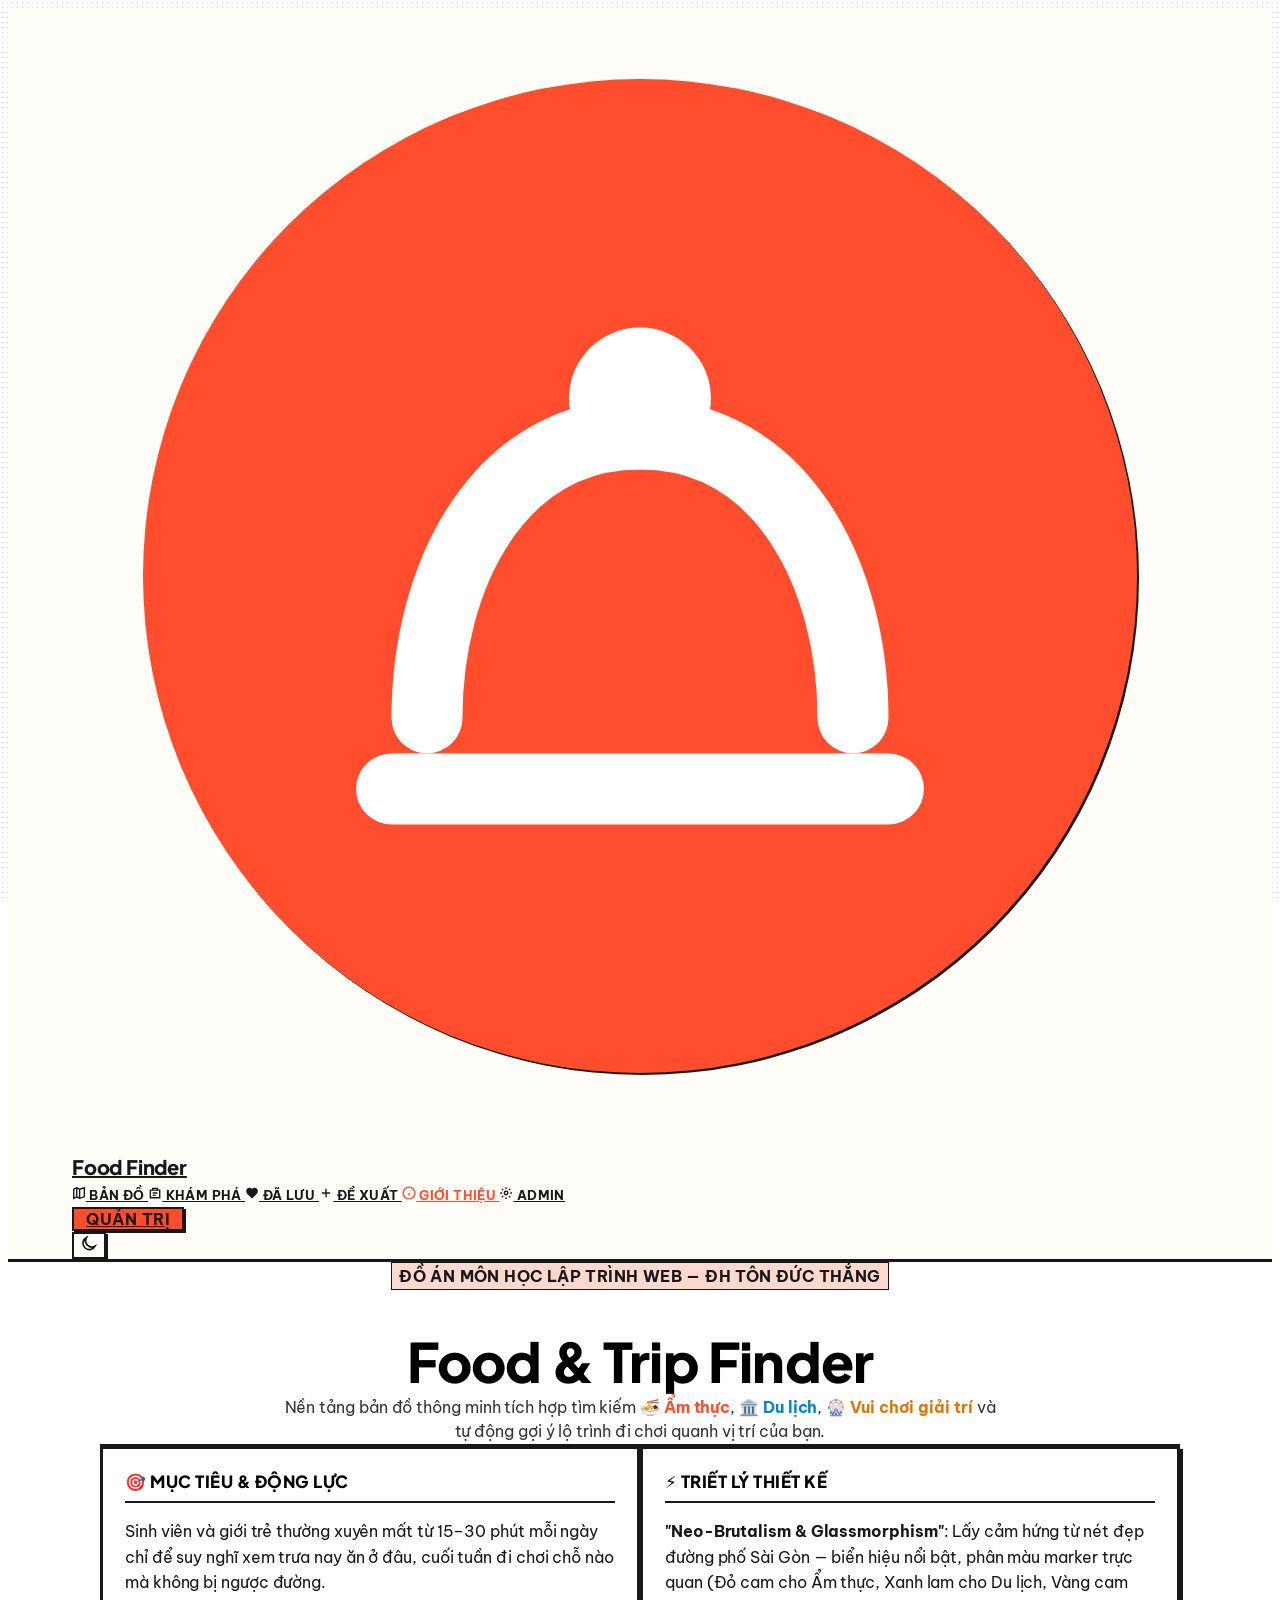
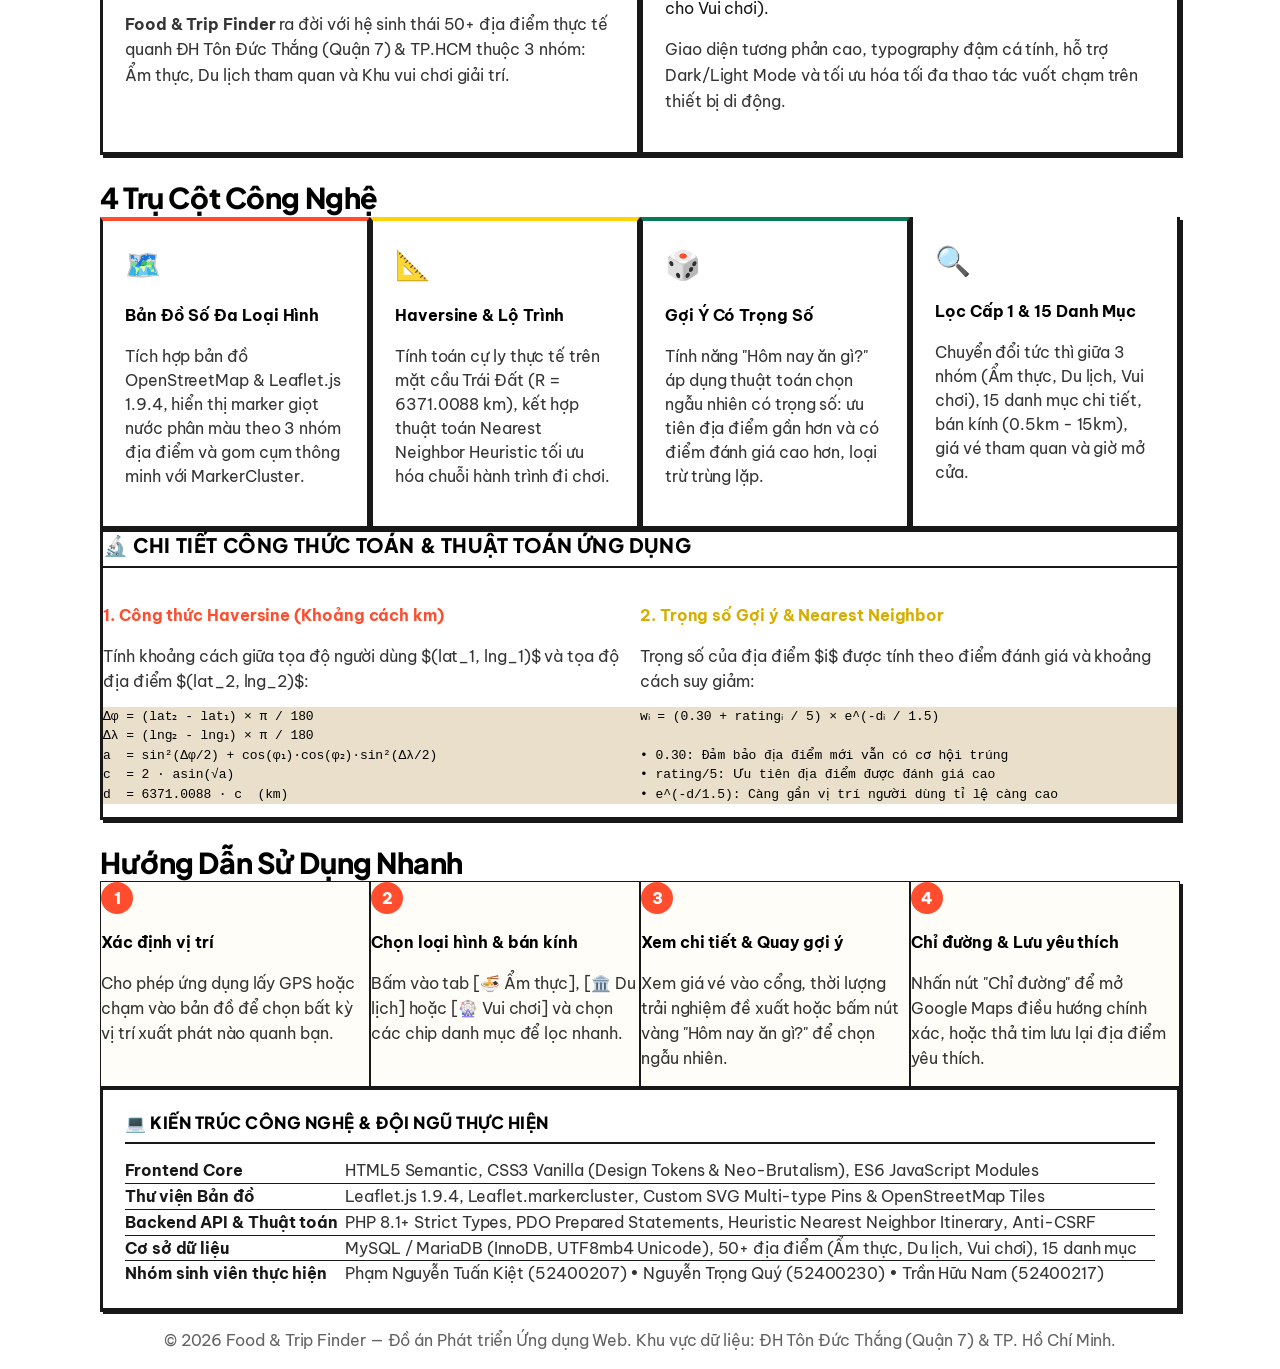
==== public/about.html @ 65020078 "feat(kiet): complete remaining frontend pages, admin previews, QA suite, and sync project plan/repor" ====
<!DOCTYPE html>
<html lang="vi">
<head>
  <meta charset="UTF-8">
  <meta name="viewport" content="width=device-width, initial-scale=1.0">
  <meta name="description" content="Giới thiệu về dự án Food & Trip Finder — Nền tảng bản đồ thông minh tìm kiếm quán ăn, điểm du lịch, khu vui chơi và gợi ý lộ trình quanh bạn.">
  <meta name="theme-color" content="#D22B1F">
  <title>Giới thiệu & Hướng dẫn — Food Finder</title>

  <link rel="icon" href="favicon.svg" type="image/svg+xml">
  <link rel="preconnect" href="https://fonts.googleapis.com">
  <link rel="preconnect" href="https://fonts.gstatic.com" crossorigin>
  <link href="https://fonts.googleapis.com/css2?family=Be+Vietnam+Pro:ital,wght@0,400;0,500;0,600;0,700;0,800;0,900;1,400;1,600&family=Plus+Jakarta+Sans:ital,wght@0,400;0,500;0,600;0,700;0,800;1,400;1,600&display=swap" rel="stylesheet">

  <link rel="stylesheet" href="assets/css/tokens.css">
  <link rel="stylesheet" href="assets/css/base.css">
  <link rel="stylesheet" href="assets/css/components.css">
  <link rel="stylesheet" href="assets/css/pages.css">
  <link rel="stylesheet" href="assets/css/brutal.css">
</head>
<body class="page-about">

  <!-- ══ NAV ══ -->
  <nav class="page-nav" id="page-nav">
    <a href="index.html" class="page-nav__brand" aria-label="Food Finder trang chủ">
      <svg class="page-nav__logo" viewBox="0 0 32 32" fill="none" xmlns="http://www.w3.org/2000/svg" aria-hidden="true">
        <circle cx="16" cy="16" r="14" fill="var(--c-primary)"/>
        <path d="M10 20c0-4 2-8 6-8s6 4 6 8" stroke="#fff" stroke-width="2" stroke-linecap="round"/>
        <circle cx="16" cy="11" r="2" fill="#fff"/>
        <path d="M9 22h14" stroke="#fff" stroke-width="2" stroke-linecap="round"/>
      </svg>
      Food Finder
    </a>

    <div class="page-nav__links">
      <a href="index.html" class="page-nav__link">
        <svg class="ui-icon" viewBox="0 0 24 24" fill="none" stroke="currentColor" aria-hidden="true"><path d="M3 5.5 8 3l5 2.5L21 3v15.5l-8 2.5-5-2.5L3 21V5.5Z"/><path d="M8 3v15.5M13 5.5V21"/></svg> Bản đồ
      </a>
      <a href="explore.html" class="page-nav__link">
        <svg class="ui-icon" viewBox="0 0 24 24" fill="none" stroke="currentColor" aria-hidden="true"><path d="M4 7h16v13H4zM8 7V4h8v3M8 12h8M8 16h5"/></svg> Khám phá
      </a>
      <a href="favorites.html" class="page-nav__link">
        <svg class="ui-icon ui-icon--heart-filled" viewBox="0 0 24 24" fill="currentColor" stroke="none"><path d="M12 21.35l-1.45-1.32C5.4 15.36 2 12.28 2 8.5 2 5.42 4.42 3 7.5 3c1.74 0 3.41.81 4.5 2.09C13.09 3.81 14.76 3 16.5 3 19.58 3 22 5.42 22 8.5c0 3.78-3.4 6.86-8.55 11.54L12 21.35z"/></svg> Đã lưu
      </a>
      <a href="suggest.html" class="page-nav__link">
        <svg class="ui-icon" viewBox="0 0 24 24" fill="none" stroke="currentColor" aria-hidden="true"><path d="M12 5v14M5 12h14"/></svg> Đề xuất
      </a>
      <a href="about.html" class="page-nav__link page-nav__link--active" aria-current="page">
        <svg class="ui-icon" viewBox="0 0 24 24" fill="none" stroke="currentColor" aria-hidden="true"><circle cx="12" cy="12" r="10"/><path d="M12 16v-4M12 8h.01"/></svg> Giới thiệu
      </a>
      <a href="admin/index.php" class="page-nav__link">
        <svg class="ui-icon" viewBox="0 0 24 24" fill="none" stroke="currentColor" aria-hidden="true"><circle cx="12" cy="12" r="3"/><path d="M12 2v3m0 14v3m10-10h-3M5 12H2m17.1-7.1-2.1 2.1M7 17l-2.1 2.1m14.2 0L17 17M7 7 4.9 4.9"/></svg> Admin
      </a>
    </div>

    <div class="page-nav__action">
      <a href="admin/login.php" class="btn btn--primary btn--sm">Quản trị</a>
    </div>

    <button class="theme-toggle" id="btn-theme" aria-label="Đổi giao diện" title="Đổi giao diện">
      <svg class="ui-icon" viewBox="0 0 24 24" fill="none" stroke="currentColor" aria-hidden="true"><path d="M20.5 15.2A8.6 8.6 0 0 1 8.8 3.5 8.7 8.7 0 1 0 20.5 15.2Z"/></svg>
    </button>
  </nav>

  <!-- ══ MAIN CONTENT ══ -->
  <main style="max-width: 1080px; margin: 0 auto; padding: var(--sp-6) var(--sp-5);">

    <!-- Hero banner -->
    <header style="text-align: center; padding: var(--sp-6) 0 var(--sp-6); border-bottom: 2px solid var(--c-border); margin-bottom: var(--sp-6);">
      <span class="badge badge--category" style="margin-bottom: var(--sp-3); font-size: var(--fs-sm);">Đồ án môn học Lập Trình Web — ĐH Tôn Đức Thắng</span>
      <h1 style="font-family: var(--font-display); font-weight: 800; font-size: clamp(2.2rem, 5vw, 3.4rem); line-height: 1.25; letter-spacing: -0.015em; margin-bottom: var(--sp-3);">
        Food & Trip Finder
      </h1>
      <p style="font-size: var(--fs-lg); color: var(--c-ink-soft); max-width: 720px; margin: 0 auto;">
        Nền tảng bản đồ thông minh tích hợp tìm kiếm <strong style="color:var(--c-primary);">🍜 Ẩm thực</strong>, <strong style="color:#0284c7;">🏛️ Du lịch</strong>, <strong style="color:#d97706;">🎡 Vui chơi giải trí</strong> và tự động gợi ý lộ trình đi chơi quanh vị trí của bạn.
      </p>
    </header>

    <!-- Mission & Story -->
    <section style="display: grid; grid-template-columns: repeat(auto-fit, minmax(300px, 1fr)); gap: var(--sp-5); margin-bottom: var(--sp-7);">
      <div class="info-card" style="margin-bottom: 0;">
        <div class="info-card__title">🎯 Mục tiêu & Động lực</div>
        <p style="color: var(--c-ink); line-height: 1.6; margin-bottom: var(--sp-3);">
          Sinh viên và giới trẻ thường xuyên mất từ 15–30 phút mỗi ngày chỉ để suy nghĩ xem trưa nay ăn ở đâu, cuối tuần đi chơi chỗ nào mà không bị ngược đường.
        </p>
        <p style="color: var(--c-ink-soft); line-height: 1.6;">
          <strong>Food & Trip Finder</strong> ra đời với hệ sinh thái 50+ địa điểm thực tế quanh ĐH Tôn Đức Thắng (Quận 7) & TP.HCM thuộc 3 nhóm: Ẩm thực, Du lịch tham quan và Khu vui chơi giải trí.
        </p>
      </div>

      <div class="info-card" style="margin-bottom: 0;">
        <div class="info-card__title">⚡ Triết lý thiết kế</div>
        <p style="color: var(--c-ink); line-height: 1.6; margin-bottom: var(--sp-3);">
          <strong>"Neo-Brutalism & Glassmorphism"</strong>: Lấy cảm hứng từ nét đẹp đường phố Sài Gòn — biển hiệu nổi bật, phân màu marker trực quan (Đỏ cam cho Ẩm thực, Xanh lam cho Du lịch, Vàng cam cho Vui chơi).
        </p>
        <p style="color: var(--c-ink-soft); line-height: 1.6;">
          Giao diện tương phản cao, typography đậm cá tính, hỗ trợ Dark/Light Mode và tối ưu hóa tối đa thao tác vuốt chạm trên thiết bị di động.
        </p>
      </div>
    </section>

    <!-- 4 Core Features -->
    <section style="margin-bottom: var(--sp-7);">
      <h2 style="font-family: var(--font-display); font-weight: 800; font-size: 1.8rem; line-height: 1.3; letter-spacing: -0.015em; margin-bottom: var(--sp-4);">4 Trụ Cột Công Nghệ</h2>

      <div style="display: grid; grid-template-columns: repeat(auto-fit, minmax(240px, 1fr)); gap: var(--sp-4);">
        <div class="info-card" style="margin-bottom: 0; border-top: 4px solid var(--c-primary);">
          <div style="font-size: 1.8rem; margin-bottom: var(--sp-2);">🗺️</div>
          <h3 style="font-size: var(--fs-md); font-weight: 700; margin-bottom: var(--sp-2);">Bản Đồ Số Đa Loại Hình</h3>
          <p style="font-size: var(--fs-sm); color: var(--c-ink-soft); line-height: 1.5;">
            Tích hợp bản đồ OpenStreetMap & Leaflet.js 1.9.4, hiển thị marker giọt nước phân màu theo 3 nhóm địa điểm và gom cụm thông minh với MarkerCluster.
          </p>
        </div>

        <div class="info-card" style="margin-bottom: 0; border-top: 4px solid var(--c-accent);">
          <div style="font-size: 1.8rem; margin-bottom: var(--sp-2);">📐</div>
          <h3 style="font-size: var(--fs-md); font-weight: 700; margin-bottom: var(--sp-2);">Haversine & Lộ Trình</h3>
          <p style="font-size: var(--fs-sm); color: var(--c-ink-soft); line-height: 1.5;">
            Tính toán cự ly thực tế trên mặt cầu Trái Đất (R = 6371.0088 km), kết hợp thuật toán Nearest Neighbor Heuristic tối ưu hóa chuỗi hành trình đi chơi.
          </p>
        </div>

        <div class="info-card" style="margin-bottom: 0; border-top: 4px solid var(--c-open);">
          <div style="font-size: 1.8rem; margin-bottom: var(--sp-2);">🎲</div>
          <h3 style="font-size: var(--fs-md); font-weight: 700; margin-bottom: var(--sp-2);">Gợi Ý Có Trọng Số</h3>
          <p style="font-size: var(--fs-sm); color: var(--c-ink-soft); line-height: 1.5;">
            Tính năng "Hôm nay ăn gì?" áp dụng thuật toán chọn ngẫu nhiên có trọng số: ưu tiên địa điểm gần hơn và có điểm đánh giá cao hơn, loại trừ trùng lặp.
          </p>
        </div>

        <div class="info-card" style="margin-bottom: 0; border-top: 4px solid var(--c-user);">
          <div style="font-size: 1.8rem; margin-bottom: var(--sp-2);">🔍</div>
          <h3 style="font-size: var(--fs-md); font-weight: 700; margin-bottom: var(--sp-2);">Lọc Cấp 1 & 15 Danh Mục</h3>
          <p style="font-size: var(--fs-sm); color: var(--c-ink-soft); line-height: 1.5;">
            Chuyển đổi tức thì giữa 3 nhóm (Ẩm thực, Du lịch, Vui chơi), 15 danh mục chi tiết, bán kính (0.5km - 15km), giá vé tham quan và giờ mở cửa.
          </p>
        </div>
      </div>
    </section>

    <!-- Formula breakdown -->
    <section class="info-card" style="margin-bottom: var(--sp-7); padding: var(--sp-6);">
      <div class="info-card__title" style="font-size: 1.25rem;">🔬 Chi Tiết Công Thức Toán & Thuật Toán Ứng Dụng</div>
      <div style="display: grid; grid-template-columns: repeat(auto-fit, minmax(320px, 1fr)); gap: var(--sp-5);">
        <div>
          <h4 style="font-weight: 700; color: var(--c-primary); margin-bottom: var(--sp-2);">1. Công thức Haversine (Khoảng cách km)</h4>
          <p style="font-size: var(--fs-sm); color: var(--c-ink-soft); margin-bottom: var(--sp-3);">
            Tính khoảng cách giữa tọa độ người dùng $(lat_1, lng_1)$ và tọa độ địa điểm $(lat_2, lng_2)$:
          </p>
          <pre style="background: var(--c-surface-sunk); padding: var(--sp-3); border-radius: var(--r-sm); font-size: var(--fs-xs); overflow-x: auto; line-height: 1.5;">
Δφ = (lat₂ - lat₁) × π / 180
Δλ = (lng₂ - lng₁) × π / 180
a  = sin²(Δφ/2) + cos(φ₁)·cos(φ₂)·sin²(Δλ/2)
c  = 2 · asin(√a)
d  = 6371.0088 · c  (km)</pre>
        </div>
        <div>
          <h4 style="font-weight: 700; color: var(--c-accent-dark); margin-bottom: var(--sp-2);">2. Trọng số Gợi ý & Nearest Neighbor</h4>
          <p style="font-size: var(--fs-sm); color: var(--c-ink-soft); margin-bottom: var(--sp-3);">
            Trọng số của địa điểm $i$ được tính theo điểm đánh giá và khoảng cách suy giảm:
          </p>
          <pre style="background: var(--c-surface-sunk); padding: var(--sp-3); border-radius: var(--r-sm); font-size: var(--fs-xs); overflow-x: auto; line-height: 1.5;">
wᵢ = (0.30 + ratingᵢ / 5) × e^(-dᵢ / 1.5)

• 0.30: Đảm bảo địa điểm mới vẫn có cơ hội trúng
• rating/5: Ưu tiên địa điểm được đánh giá cao
• e^(-d/1.5): Càng gần vị trí người dùng tỉ lệ càng cao</pre>
        </div>
      </div>
    </section>

    <!-- User Guide -->
    <section style="margin-bottom: var(--sp-7);">
      <h2 style="font-family: var(--font-display); font-weight: 800; font-size: 1.8rem; line-height: 1.3; letter-spacing: -0.015em; margin-bottom: var(--sp-4);">Hướng Dẫn Sử Dụng Nhanh</h2>
      <div style="display: grid; grid-template-columns: repeat(auto-fit, minmax(220px, 1fr)); gap: var(--sp-4);">
        <div style="background: var(--c-surface); border: 1px solid var(--c-border); padding: var(--sp-4); border-radius: var(--r-md); box-shadow: var(--sh-1);">
          <div style="width: 32px; height: 32px; background: var(--c-primary); color: #fff; border-radius: 50%; display: flex; align-items: center; justify-content: center; font-weight: 800; margin-bottom: var(--sp-3);">1</div>
          <h3 style="font-size: var(--fs-md); font-weight: 700; margin-bottom: var(--sp-2);">Xác định vị trí</h3>
          <p style="font-size: var(--fs-sm); color: var(--c-ink-soft);">Cho phép ứng dụng lấy GPS hoặc chạm vào bản đồ để chọn bất kỳ vị trí xuất phát nào quanh bạn.</p>
        </div>
        <div style="background: var(--c-surface); border: 1px solid var(--c-border); padding: var(--sp-4); border-radius: var(--r-md); box-shadow: var(--sh-1);">
          <div style="width: 32px; height: 32px; background: var(--c-primary); color: #fff; border-radius: 50%; display: flex; align-items: center; justify-content: center; font-weight: 800; margin-bottom: var(--sp-3);">2</div>
          <h3 style="font-size: var(--fs-md); font-weight: 700; margin-bottom: var(--sp-2);">Chọn loại hình & bán kính</h3>
          <p style="font-size: var(--fs-sm); color: var(--c-ink-soft);">Bấm vào tab [🍜 Ẩm thực], [🏛️ Du lịch] hoặc [🎡 Vui chơi] và chọn các chip danh mục để lọc nhanh.</p>
        </div>
        <div style="background: var(--c-surface); border: 1px solid var(--c-border); padding: var(--sp-4); border-radius: var(--r-md); box-shadow: var(--sh-1);">
          <div style="width: 32px; height: 32px; background: var(--c-primary); color: #fff; border-radius: 50%; display: flex; align-items: center; justify-content: center; font-weight: 800; margin-bottom: var(--sp-3);">3</div>
          <h3 style="font-size: var(--fs-md); font-weight: 700; margin-bottom: var(--sp-2);">Xem chi tiết & Quay gợi ý</h3>
          <p style="font-size: var(--fs-sm); color: var(--c-ink-soft);">Xem giá vé vào cổng, thời lượng trải nghiệm đề xuất hoặc bấm nút vàng "Hôm nay ăn gì?" để chọn ngẫu nhiên.</p>
        </div>
        <div style="background: var(--c-surface); border: 1px solid var(--c-border); padding: var(--sp-4); border-radius: var(--r-md); box-shadow: var(--sh-1);">
          <div style="width: 32px; height: 32px; background: var(--c-primary); color: #fff; border-radius: 50%; display: flex; align-items: center; justify-content: center; font-weight: 800; margin-bottom: var(--sp-3);">4</div>
          <h3 style="font-size: var(--fs-md); font-weight: 700; margin-bottom: var(--sp-2);">Chỉ đường & Lưu yêu thích</h3>
          <p style="font-size: var(--fs-sm); color: var(--c-ink-soft);">Nhấn nút "Chỉ đường" để mở Google Maps điều hướng chính xác, hoặc thả tim lưu lại địa điểm yêu thích.</p>
        </div>
      </div>
    </section>

    <!-- Technical Specs -->
    <section class="info-card" style="margin-bottom: var(--sp-7);">
      <div class="info-card__title">💻 Kiến Trúc Công Nghệ & Đội Ngũ Thực Hiện</div>
      <table style="width: 100%; border-collapse: collapse; font-size: var(--fs-sm);">
        <tr style="border-bottom: 1px solid var(--c-border);">
          <td style="padding: var(--sp-3) 0; font-weight: 700; width: 220px; color: var(--c-ink);">Frontend Core</td>
          <td style="padding: var(--sp-3) 0; color: var(--c-ink-soft);">HTML5 Semantic, CSS3 Vanilla (Design Tokens & Neo-Brutalism), ES6 JavaScript Modules</td>
        </tr>
        <tr style="border-bottom: 1px solid var(--c-border);">
          <td style="padding: var(--sp-3) 0; font-weight: 700; color: var(--c-ink);">Thư viện Bản đồ</td>
          <td style="padding: var(--sp-3) 0; color: var(--c-ink-soft);">Leaflet.js 1.9.4, Leaflet.markercluster, Custom SVG Multi-type Pins & OpenStreetMap Tiles</td>
        </tr>
        <tr style="border-bottom: 1px solid var(--c-border);">
          <td style="padding: var(--sp-3) 0; font-weight: 700; color: var(--c-ink);">Backend API & Thuật toán</td>
          <td style="padding: var(--sp-3) 0; color: var(--c-ink-soft);">PHP 8.1+ Strict Types, PDO Prepared Statements, Heuristic Nearest Neighbor Itinerary, Anti-CSRF</td>
        </tr>
        <tr style="border-bottom: 1px solid var(--c-border);">
          <td style="padding: var(--sp-3) 0; font-weight: 700; color: var(--c-ink);">Cơ sở dữ liệu</td>
          <td style="padding: var(--sp-3) 0; color: var(--c-ink-soft);">MySQL / MariaDB (InnoDB, UTF8mb4 Unicode), 50+ địa điểm (Ẩm thực, Du lịch, Vui chơi), 15 danh mục</td>
        </tr>
        <tr>
          <td style="padding: var(--sp-3) 0; font-weight: 700; color: var(--c-ink);">Nhóm sinh viên thực hiện</td>
          <td style="padding: var(--sp-3) 0; color: var(--c-ink-soft);">Phạm Nguyễn Tuấn Kiệt (52400207) • Nguyễn Trọng Quý (52400230) • Trần Hữu Nam (52400217)</td>
        </tr>
      </table>
    </section>

    <!-- Footer info -->
    <footer style="text-align: center; padding: var(--sp-5) 0; border-top: 1px solid var(--c-border); color: var(--c-ink-faint); font-size: var(--fs-xs);">
      <p>© 2026 Food & Trip Finder — Đồ án Phát triển Ứng dụng Web. Khu vực dữ liệu: ĐH Tôn Đức Thắng (Quận 7) & TP. Hồ Chí Minh.</p>
    </footer>

  </main>

  <script>
    // Theme toggle
    const btnTheme = document.getElementById('btn-theme');
    const root = document.documentElement;
    function applyTheme(theme) {
      root.dataset.theme = theme;
      if (btnTheme) btnTheme.innerHTML = theme === 'dark'
        ? '<svg class="ui-icon" viewBox="0 0 24 24" fill="none" stroke="currentColor"><circle cx="12" cy="12" r="5"/><path d="M12 1v2M12 21v2M4.22 4.22l1.42 1.42M18.36 18.36l1.42 1.42M1 12h2M21 12h2M4.22 19.78l1.42-1.42M18.36 5.64l1.42-1.42"/></svg>'
        : '<svg class="ui-icon" viewBox="0 0 24 24" fill="none" stroke="currentColor"><path d="M20.5 15.2A8.6 8.6 0 0 1 8.8 3.5 8.7 8.7 0 1 0 20.5 15.2Z"/></svg>';
      localStorage.setItem('ff-theme', theme);
    }
    const savedTheme = localStorage.getItem('ff-theme') ||
      (window.matchMedia('(prefers-color-scheme: dark)').matches ? 'dark' : 'light');
    applyTheme(savedTheme);
    if (btnTheme) btnTheme.addEventListener('click', () => {
      applyTheme(root.dataset.theme === 'dark' ? 'light' : 'dark');
    });
  </script>
</body>
</html>
---- public/assets/css/brutal.css ----
/* Food Finder / Neo-brutalist presentation layer */
:root {
  --c-bg: #f6f1e4;
  --c-surface: #fffdf7;
  --c-surface-sunk: #eadfca;
  --c-border: #181818;
  --c-border-strong: #181818;
  --c-ink: #181818;
  --c-ink-soft: #343434;
  --c-ink-faint: #626262;
  --c-primary: #ff4d2e;
  --c-primary-dark: #d92d12;
  --c-primary-tint: #ffd8ce;
  --c-accent: #ffd400;
  --c-accent-dark: #d6ae00;
  --c-open: #067a57;
  --c-open-tint: #bdf4d7;
  --c-closed: #8e341d;
  --c-closed-tint: #ffd5c6;
  --r-sm: 0;
  --r-md: 0;
  --r-lg: 0;
  --r-full: 0;
  --sh-1: 3px 3px 0 #181818;
  --sh-2: 5px 5px 0 #181818;
  --sh-3: 8px 8px 0 #181818;
  --font-display: "Plus Jakarta Sans", "Be Vietnam Pro", system-ui, -apple-system, "Segoe UI", Roboto, sans-serif;
  --font-ui: "Be Vietnam Pro", "Plus Jakarta Sans", system-ui, -apple-system, "Segoe UI", Roboto, sans-serif;
  --header-h: 78px;
  --header-h-mobile: 68px;
  --sidebar-w: 400px;
}

[data-theme="dark"] {
  --c-bg: #171717;
  --c-surface: #252525;
  --c-surface-sunk: #3a3a3a;
  --c-border: #f6f1e4;
  --c-border-strong: #f6f1e4;
  --c-ink: #f6f1e4;
  --c-ink-soft: #ededed;
  --c-ink-faint: #c6c1b6;
  --c-primary: #ff7258;
  --c-primary-dark: #ff4d2e;
  --c-primary-tint: #5a251b;
  --c-accent: #ffe45b;
  --c-accent-dark: #ffd400;
  --c-open: #83edbe;
  --c-open-tint: #164d3c;
  --c-closed: #ffaf96;
  --c-closed-tint: #603120;
  --sh-1: 3px 3px 0 #f6f1e4;
  --sh-2: 5px 5px 0 #f6f1e4;
  --sh-3: 8px 8px 0 #f6f1e4;
}

body { letter-spacing: -0.005em; font-family: var(--font-ui); line-height: 1.55; }
body::before {
  content: "";
  position: fixed;
  inset: 0;
  z-index: -1;
  opacity: .14;
  pointer-events: none;
  background-image: radial-gradient(currentColor .65px, transparent .65px);
  background-size: 5px 5px;
}

.ui-icon { width: 1.1em; height: 1.1em; flex: 0 0 auto; stroke-width: 2.35; }
.icon-only .ui-icon { width: 20px; height: 20px; }

/* Shared controls */
.btn, .chip, .radius-select, .theme-toggle, .explore-sort, .explore-filter-toggle {
  border: 2px solid var(--c-border) !important;
  border-radius: 0 !important;
  box-shadow: 2px 2px 0 var(--c-border);
  font-weight: 700;
  text-transform: uppercase;
  letter-spacing: .035em;
}
.btn:hover, .chip:hover, .radius-select:hover, .theme-toggle:hover, .explore-filter-toggle:hover {
  transform: translate(2px, 2px);
  box-shadow: none;
  text-decoration: none;
}
.btn:active, .chip:active { transform: translate(3px, 3px) !important; box-shadow: none !important; }
.btn--primary { color: #181818; background: var(--c-primary); }
.btn--primary:hover { background: var(--c-accent); color: #181818; }
.btn--ghost { background: var(--c-surface); color: var(--c-ink); }
.btn--sm { min-height: 34px; height: 34px; padding-inline: 12px; }
.chip { background: var(--c-surface); color: var(--c-ink); min-height: 34px; height: 34px; }
.chip--active { background: var(--c-accent); color: #181818; border-color: #181818; }
.radius-select { background-color: var(--c-accent); color: #181818; }
.theme-toggle { background: var(--c-surface); color: var(--c-ink); font-size: 1rem; }
.theme-toggle:hover { background: var(--c-accent); }

/* Map home */
.header { height: var(--header-h-mobile); border-bottom: 3px solid var(--c-border); padding: 0 18px; background: var(--c-surface); gap: 16px; }
.header__brand { gap: 10px; }
.header__logo { width: 38px; height: 38px; filter: drop-shadow(2px 2px 0 var(--c-ink)); }
.header__title { font-family: var(--font-display); font-weight: 800; font-size: 1.15rem; line-height: 1.2; color: var(--c-ink); letter-spacing: -0.01em; }
.header__title::after { content: " / LOCAL EATS"; color: var(--c-primary); font: 700 .62rem var(--font-ui); letter-spacing: .06em; }
.header__filters { gap: 10px; padding: 5px 3px; }
.header__actions { gap: 10px; }
.main { border-top: 0; }
.sidebar { background: var(--c-surface); border-right: 3px solid var(--c-border); }
.sidebar__header { padding: 18px; border-bottom: 3px solid var(--c-border); }
.sidebar__count, .sheet__count { font-family: var(--font-display); font-weight: 800; font-size: 1.35rem; letter-spacing: -0.01em; line-height: 1.3; }
.sidebar__search, .sheet__search { margin-top: 14px; }
.sidebar__search-input, .sheet__search-input, .explore-search {
  border: 2px solid var(--c-border) !important; border-radius: 0 !important; background: var(--c-surface) !important;
  color: var(--c-ink); font-weight: 600; font-family: var(--font-ui);
}
.sidebar__search-input:focus, .sheet__search-input:focus, .explore-search:focus { box-shadow: 3px 3px 0 var(--c-primary); }
.sidebar__search-icon, .sheet__search-icon, .explore-search-icon { stroke-width: 2.5; }
.resto-row { min-height: 102px; padding: 13px 16px; border-bottom: 2px solid var(--c-border); background: var(--c-surface); }
.resto-row:hover, .resto-row:focus-visible { background: var(--c-accent); }
.resto-row--active { background: var(--c-primary); border-left: 0; padding-left: 16px; }
.resto-row__img { width: 76px; height: 76px; border: 2px solid var(--c-border); border-radius: 0; box-shadow: 2px 2px 0 var(--c-border); }
.resto-row__name { font-family: var(--font-display); font-weight: 700; font-size: 1.05rem; line-height: 1.35; letter-spacing: -0.01em; }
.resto-row__distance { font-size: .78rem; font-weight: 800; background: var(--c-surface); border: 1px solid var(--c-border); padding: 2px 5px; }
.badge { border: 1.5px solid var(--c-border); border-radius: 0; font-weight: 700; text-transform: uppercase; letter-spacing: .025em; line-height: 1.25; display: inline-flex; align-items: center; gap: 4px; padding: 3px 7px; font-size: 0.72rem; }
.badge--category { background: var(--c-primary-tint); color: var(--c-ink); }
.badge--food { background: #ffd8ce; color: #181818; }
.badge--tourism { background: #bae6fd; color: #0c4a6e; }
.badge--entertainment { background: #fef08a; color: #713f12; }
.badge--duration { background: var(--c-surface-sunk); color: var(--c-ink); }
.badge--ticket { background: #dcfce7; color: #14532d; }
[data-theme="dark"] .badge--ticket { background: #14532d; color: #dcfce7; }
[data-theme="dark"] .badge--food { background: #7c2d12; color: #ffedd5; }
[data-theme="dark"] .badge--tourism { background: #075985; color: #e0f2fe; }
[data-theme="dark"] .badge--entertainment { background: #854d0e; color: #fef9c3; }
.badge--open { background: var(--c-open-tint); color: var(--c-ink); }
.badge--closed { background: var(--c-closed-tint); color: var(--c-ink); }
.badge__dot { display: inline-block; width: 7px; height: 7px; border-radius: 0; background: currentColor; border: 1px solid var(--c-border); flex-shrink: 0; margin-right: 2px; }

/* Level-1 Place Type Tabs (Task FE-01) */
.place-type-tabs {
  display: inline-flex;
  align-items: center;
  gap: 6px;
  flex-wrap: nowrap;
}
.place-type-tabs--sidebar {
  display: grid;
  grid-template-columns: repeat(4, 1fr);
  gap: 6px;
  margin-top: 12px;
}
.place-type-tabs--explore {
  display: flex;
  flex-wrap: wrap;
  gap: 10px;
  margin-bottom: 16px;
}
.place-type-tab {
  display: inline-flex;
  align-items: center;
  justify-content: center;
  gap: 5px;
  min-height: 34px;
  padding: 4px 10px;
  border: 2px solid var(--c-border);
  background: var(--c-surface);
  color: var(--c-ink);
  font-family: var(--font-ui);
  font-size: 0.76rem;
  font-weight: 800;
  text-transform: uppercase;
  letter-spacing: 0.02em;
  box-shadow: 2px 2px 0 var(--c-border);
  cursor: pointer;
  white-space: nowrap;
  transition: transform 120ms ease, background-color 120ms ease, box-shadow 120ms ease;
}
.place-type-tabs--sidebar .place-type-tab {
  padding: 4px 6px;
  font-size: 0.72rem;
}
.place-type-tabs--explore .place-type-tab {
  min-height: 40px;
  padding: 6px 16px;
  font-size: 0.84rem;
}
.place-type-tab:hover {
  transform: translate(1px, 1px);
  box-shadow: 1px 1px 0 var(--c-border);
  background: var(--c-surface-sunk);
}
.place-type-tab--active {
  background: var(--c-accent) !important;
  color: #181818 !important;
  border-color: #181818 !important;
}
.place-type-tab[data-value="tourism"].place-type-tab--active,
.place-type-tab[data-type="tourism"].place-type-tab--active {
  background: #38bdf8 !important;
  color: #0f172a !important;
}
.place-type-tab[data-value="entertainment"].place-type-tab--active,
.place-type-tab[data-type="entertainment"].place-type-tab--active {
  background: #fbbf24 !important;
  color: #181818 !important;
}
.place-type-tab[data-value="food"].place-type-tab--active,
.place-type-tab[data-type="food"].place-type-tab--active {
  background: var(--c-primary) !important;
  color: #fff !important;
}
.category-glyph { width: 14px; height: 14px; stroke-width: 2.35; }
.stars { color: var(--c-ink); font-weight: 800; display: inline-flex; align-items: center; gap: 4px; }
.stars__group { display: inline-flex; align-items: center; gap: 2px; line-height: 1; }
.stars__value { color: var(--c-ink); font-weight: 800; }
.stars__count { color: var(--c-ink-faint); font-weight: 600; }
.ui-icon--star { width: 14px; height: 14px; display: inline-block; vertical-align: -1.5px; stroke: var(--c-border); stroke-width: 1.5; stroke-linecap: square; stroke-linejoin: miter; filter: drop-shadow(1px 1px 0 var(--c-border)); }
.ui-icon--star-filled { fill: var(--c-accent); color: var(--c-accent); }
.ui-icon--star-half { fill: transparent; color: var(--c-accent); }
.ui-icon--star-empty { fill: transparent; stroke: var(--c-border); opacity: 0.35; }
.rating-big__stars .ui-icon--star { width: 22px; height: 22px; }
.rating-bar__label { display: inline-flex; align-items: center; gap: 3px; font-weight: 800; }
.rating-bar__label .ui-icon--star { width: 12px; height: 12px; }
.review-card__stars { display: inline-flex; align-items: center; gap: 2px; }
.map-wrap { background: var(--c-surface-sunk); }
.leaflet-control-zoom a, .leaflet-bar { border-radius: 0 !important; border-color: var(--c-border) !important; color: var(--c-ink) !important; }
.leaflet-control-zoom a { background: var(--c-surface) !important; }
.fab-random { border: 3px solid var(--c-border); border-radius: 0; box-shadow: 5px 5px 0 var(--c-border); background: var(--c-accent); color: #181818; text-transform: uppercase; font: 800 .85rem var(--font-ui); letter-spacing: .04em; }
.fab-random:hover { transform: translate(4px, 4px); box-shadow: 1px 1px 0 var(--c-border); }
.fab-random__icon { display: inline-flex; }
.random-overlay { background: rgba(24, 24, 24, .76); backdrop-filter: none; }
.random-card { border: 3px solid var(--c-border); border-radius: 0; box-shadow: 10px 10px 0 var(--c-accent); background: var(--c-surface); }
.random-card__img { border-bottom: 3px solid var(--c-border); }
.random-card__label { color: var(--c-primary); text-transform: uppercase; font-weight: 800; letter-spacing: .08em; font-size: 0.8rem; }
.random-card__name { font-family: var(--font-display); font-weight: 800; font-size: clamp(1.5rem, 3.8vw, 2.2rem); letter-spacing: -0.015em; line-height: 1.25; }
.toast { border: 2px solid var(--c-border); border-radius: 0; box-shadow: 4px 4px 0 var(--c-border); font-family: var(--font-ui); font-weight: 600; }

/* Explore + detail */
.page-nav { min-height: 76px; background: var(--c-surface); border-bottom: 3px solid var(--c-border); padding: 0 5vw; }
.page-nav__brand { font-family: var(--font-display); font-weight: 800; color: var(--c-ink); font-size: 1.25rem; letter-spacing: -0.01em; }
.page-nav__logo { filter: drop-shadow(2px 2px 0 var(--c-ink)); }
.page-nav__link { color: var(--c-ink); font-weight: 700; text-transform: uppercase; letter-spacing: .03em; font-size: .8rem; font-family: var(--font-ui); }
.page-nav__link--active, .page-nav__link:hover { color: var(--c-primary); }
.explore-layout { background: var(--c-bg); }
.explore-filters { background: var(--c-surface); border-right: 3px solid var(--c-border); }
.filter-section { border-bottom: 2px solid var(--c-border); padding: 20px; }
.filter-section__title { font-family: var(--font-display); font-weight: 800; font-size: .95rem; text-transform: uppercase; letter-spacing: .04em; }
.filter-option { border-radius: 0; font-weight: 600; font-family: var(--font-ui); }
.filter-option:hover { background: var(--c-accent); }
.filter-option input { accent-color: var(--c-primary); }
.explore-main { padding: 26px; }
.explore-toolbar { background: var(--c-surface); border: 3px solid var(--c-border); border-radius: 0; padding: 13px; box-shadow: var(--sh-2); }
.explore-sort { background-color: var(--c-accent); color: #181818; }
.explore-count { font: 800 .82rem var(--font-ui); text-transform: uppercase; letter-spacing: .04em; }
.resto-grid { gap: 20px; }
.resto-card { border: 3px solid var(--c-border); border-radius: 0; box-shadow: var(--sh-2); background: var(--c-surface); }
.resto-card:hover { transform: translate(4px,4px); box-shadow: 1px 1px 0 var(--c-border); border-color: var(--c-border); }
.resto-card__img-wrap { border-bottom: 3px solid var(--c-border); }
.resto-card__badges { top: 10px; left: 10px; }
.resto-card__fav { border: 2px solid var(--c-border); border-radius: 0; background: var(--c-surface); font-size: 0; box-shadow: 2px 2px 0 var(--c-border); }
.resto-card__fav .ui-icon { width: 18px; height: 18px; }
.resto-card__fav--active { background: var(--c-primary); color: var(--c-ink); }
.resto-card__body { padding: 16px; }
.resto-card__name { font-family: var(--font-display); font-weight: 700; font-size: 1.1rem; line-height: 1.35; letter-spacing: -0.01em; }
.resto-card__address { display: flex; align-items: center; gap: 5px; color: var(--c-ink-soft); font-size: 0.88rem; }
.restaurant-hero { height: min(470px, 52vh); border-bottom: 4px solid var(--c-border); }
.restaurant-hero__overlay { background: linear-gradient(to top, rgba(0,0,0,.85), rgba(0,0,0,.06)); }
.restaurant-hero__back { border: 2px solid #fff; border-radius: 0; background: #181818; color: #fff; box-shadow: 3px 3px 0 var(--c-accent); font-size: 0; }
.restaurant-hero__back .ui-icon { width: 20px; height: 20px; }
.restaurant-hero__name { font-family: var(--font-display); font-weight: 800; font-size: clamp(1.85rem, 4.5vw, 3.2rem); letter-spacing: -0.015em; line-height: 1.25; text-shadow: 3px 3px 0 #181818; }
.restaurant-content { max-width: 1240px; gap: 28px; padding: 34px 24px; }
.info-card { border: 3px solid var(--c-border); border-radius: 0; box-shadow: var(--sh-1); padding: 22px; }
.info-card__title { font-family: var(--font-display); font-weight: 800; font-size: 1.05rem; text-transform: uppercase; letter-spacing: .03em; line-height: 1.3; border-bottom: 2px solid var(--c-border); padding-bottom: 8px; margin-bottom: 14px; }
.info-row { border-bottom: 2px solid var(--c-border); }
.info-row__icon { border: 2px solid var(--c-border); border-radius: 0; background: var(--c-accent); color: #181818; font-size: 0; }
.info-row__icon .ui-icon { width: 18px; height: 18px; }
.gallery__item, .mini-map { border-radius: 0; border: 2px solid var(--c-border); }
.mini-map { box-shadow: var(--sh-1); }
.rating-big__score { color: var(--c-primary); font-family: var(--font-display); font-weight: 800; }

@media (min-width: 768px) { .header { height: var(--header-h); } .sidebar { display: flex; } }
@media (max-width: 767px) {
  .header__title::after, .header__filters { display: none; }
  .header { gap: 8px; padding-inline: 12px; }
  .header__actions { gap: 7px; }
  .header__actions .btn--ghost { font-size: 0; width: 36px; padding: 0; }
  .header__actions .btn--ghost .ui-icon { width: 17px; height: 17px; }
  .sheet { border: 3px solid var(--c-border); border-bottom: 0; border-radius: 0; box-shadow: 0 -4px 0 var(--c-accent); }
  .sheet__handle { background: var(--c-border); border-radius: 0; width: 44px; }
  .explore-main { padding: 18px 14px; }
  .page-nav { min-height: 66px; padding: 0 14px; }
  .page-nav__links { display: none; }
  .page-nav__action { margin-left: auto; }
  .restaurant-content { padding: 22px 14px; }
}
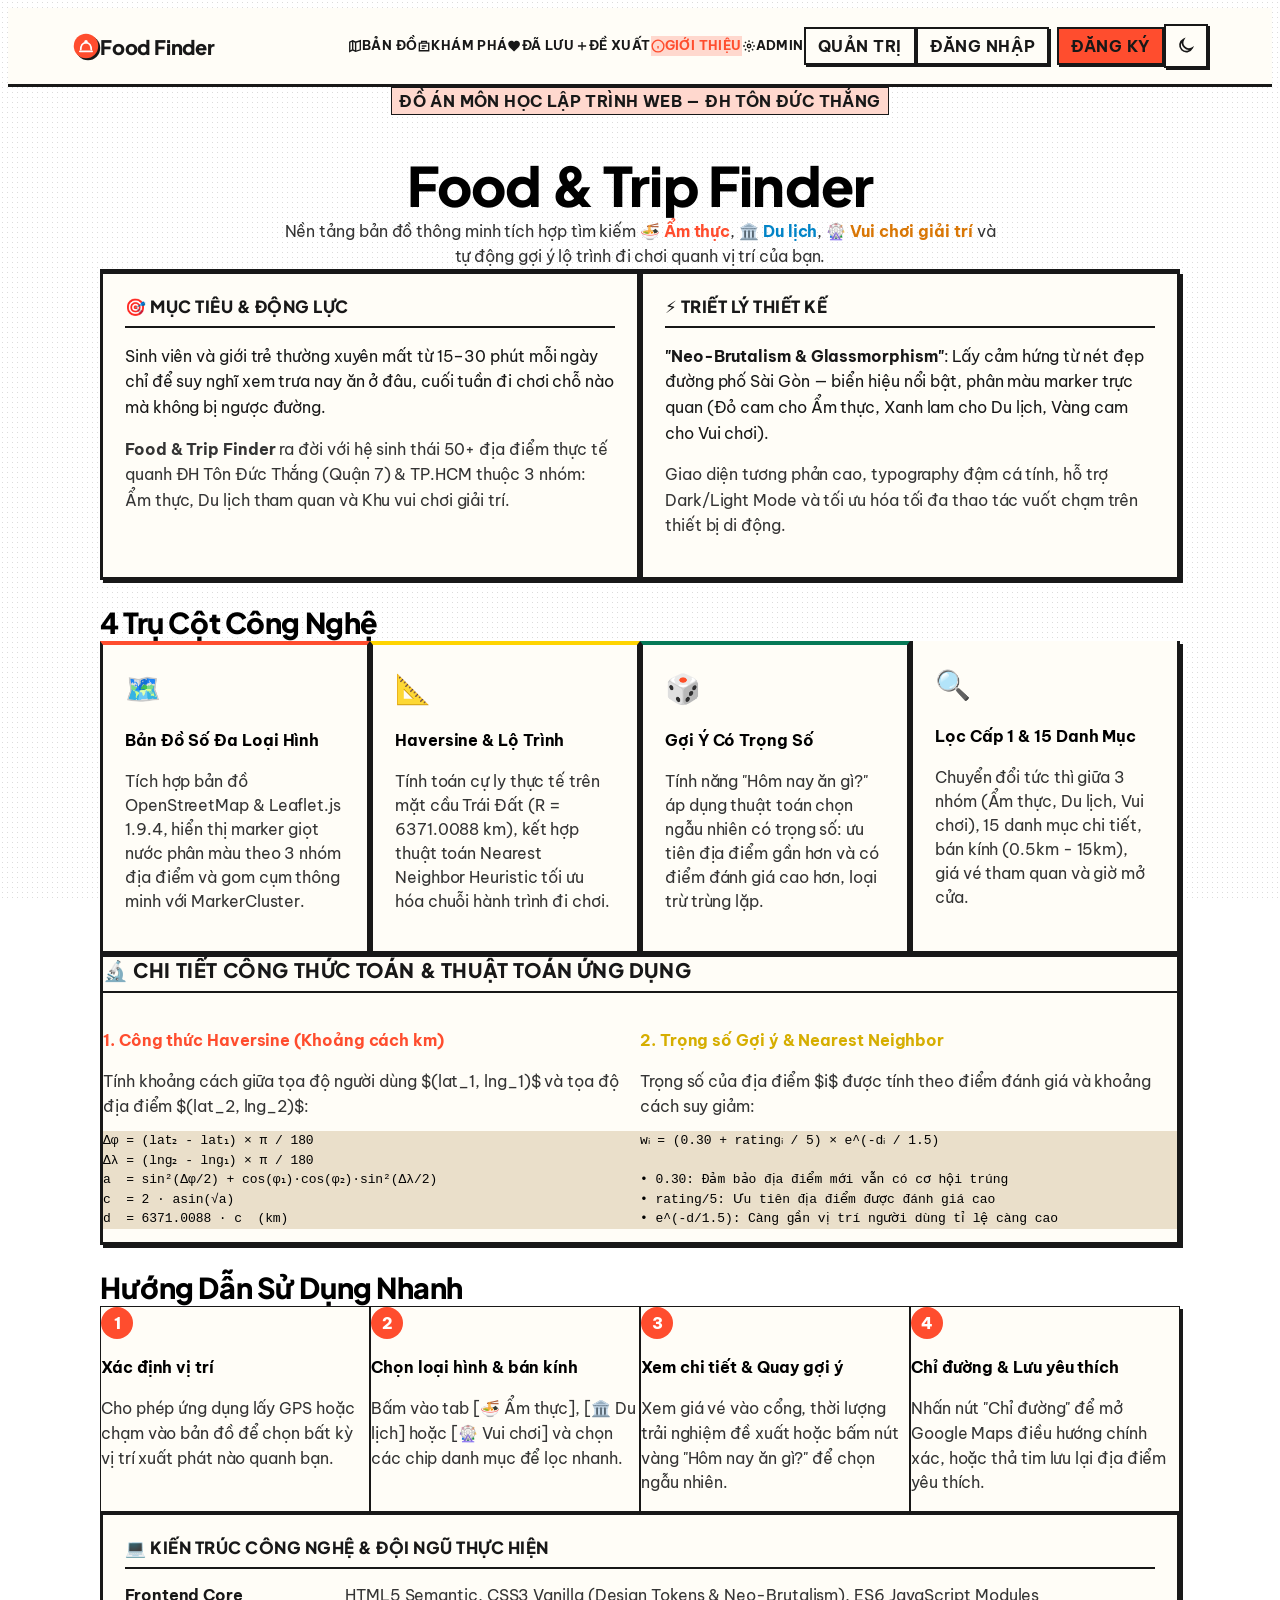
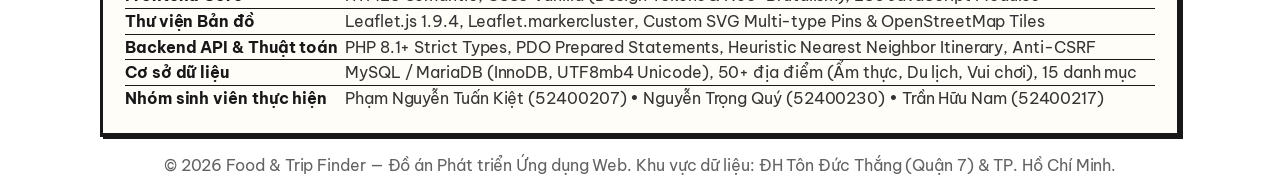
==== commit 437f698d: "DONE" ====
--- a/public/about.html
+++ b/public/about.html
@@ -17,6 +17,7 @@
   <link rel="stylesheet" href="assets/css/components.css">
   <link rel="stylesheet" href="assets/css/pages.css">
   <link rel="stylesheet" href="assets/css/brutal.css">
+  <link rel="stylesheet" href="assets/css/auth.css">
 </head>
 <body class="page-about">
 
@@ -54,10 +55,11 @@
     </div>
 
     <div class="page-nav__action">
-      <a href="admin/login.php" class="btn btn--primary btn--sm">Quản trị</a>
+      <a href="admin/login.php" class="btn btn--ghost btn--sm" title="Dành cho Quản trị viên">Quản trị</a>
     </div>
 
-    <button class="theme-toggle" id="btn-theme" aria-label="Đổi giao diện" title="Đổi giao diện">
+    <div id="user-nav-container" class="user-nav"></div>
+        <button class="theme-toggle" id="btn-theme" aria-label="Đổi giao diện" title="Đổi giao diện">
       <svg class="ui-icon" viewBox="0 0 24 24" fill="none" stroke="currentColor" aria-hidden="true"><path d="M20.5 15.2A8.6 8.6 0 0 1 8.8 3.5 8.7 8.7 0 1 0 20.5 15.2Z"/></svg>
     </button>
   </nav>
@@ -248,5 +250,6 @@
       applyTheme(root.dataset.theme === 'dark' ? 'light' : 'dark');
     });
   </script>
+  <script type="module" src="assets/js/auth.js"></script>
 </body>
 </html>
--- a/public/assets/css/components.css
+++ b/public/assets/css/components.css
@@ -0,0 +1,404 @@
+/* ============================================================
+   COMPONENTS.CSS — Card, chip, button, badge, skeleton, etc.
+   ============================================================ */
+
+/* ── Restaurant row ── */
+.resto-row {
+  display: flex;
+  align-items: flex-start;
+  gap: var(--sp-3);
+  min-height: 88px;
+  content-visibility: auto;
+  contain-intrinsic-size: 88px;
+  padding: var(--sp-3) var(--sp-4);
+  border-bottom: 1px solid var(--c-border);
+  background: var(--c-surface);
+  width: 100%;
+  text-align: left;
+  cursor: pointer;
+  transition: background-color var(--ease-out);
+  position: relative;
+}
+
+.resto-row:hover,
+.resto-row:focus-visible {
+  background: var(--c-surface-sunk);
+}
+
+.resto-row--active {
+  border-left: 3px solid var(--c-primary);
+  padding-left: calc(var(--sp-4) - 3px);
+}
+
+.resto-row__img {
+  width: 72px;
+  height: 72px;
+  border-radius: var(--r-md);
+  object-fit: cover;
+  flex-shrink: 0;
+  background: var(--c-surface-sunk);
+}
+
+.resto-row__body {
+  flex: 1;
+  min-width: 0;
+  padding-right: 60px; /* chừa chỗ cho khoảng cách bên phải */
+}
+
+.resto-row__name {
+  font-size: var(--fs-lg);
+  font-weight: 600;
+  color: var(--c-ink);
+  line-height: var(--lh-tight);
+  display: -webkit-box;
+  -webkit-line-clamp: 2;
+  -webkit-box-orient: vertical;
+  overflow: hidden;
+  margin-bottom: var(--sp-1);
+}
+
+.resto-row__info {
+  display: flex;
+  align-items: center;
+  gap: var(--sp-2);
+  flex-wrap: wrap;
+  margin-bottom: var(--sp-1);
+}
+
+.resto-row__price {
+  font-size: var(--fs-sm);
+  color: var(--c-ink-soft);
+}
+
+.resto-row__meta {
+  display: flex;
+  align-items: center;
+  gap: var(--sp-2);
+}
+
+.resto-row__distance {
+  position: absolute;
+  right: var(--sp-4);
+  top: var(--sp-3);
+  font-size: var(--fs-md);
+  font-weight: 600;
+  color: var(--c-ink);
+  white-space: nowrap;
+}
+
+/* ── Chip ── */
+.chip {
+  display: inline-flex;
+  align-items: center;
+  gap: var(--sp-1);
+  height: 36px;
+  padding: 0 var(--sp-3);
+  border: 1px solid var(--c-border);
+  border-radius: var(--r-full);
+  font-size: var(--fs-sm);
+  font-weight: 500;
+  color: var(--c-ink-soft);
+  background: var(--c-surface);
+  white-space: nowrap;
+  cursor: pointer;
+  transition: all var(--ease-out);
+  position: relative;
+  user-select: none;
+  -webkit-user-select: none;
+}
+
+/* Expand touch target to 44px */
+.chip::before {
+  content: '';
+  position: absolute;
+  inset: -4px;
+}
+
+.chip:hover {
+  border-color: var(--c-border-strong);
+  color: var(--c-ink);
+}
+
+.chip--active {
+  background: var(--c-primary);
+  color: #FFFFFF;
+  border-color: var(--c-primary);
+}
+
+.chip--active:hover {
+  background: var(--c-primary-dark);
+  border-color: var(--c-primary-dark);
+  color: #FFFFFF;
+}
+
+.chip__icon {
+  font-size: 1em;
+  line-height: 1;
+}
+
+/* ── Button ── */
+.btn {
+  display: inline-flex;
+  align-items: center;
+  justify-content: center;
+  gap: var(--sp-2);
+  height: 44px;
+  padding: 0 var(--sp-5);
+  font-size: var(--fs-md);
+  font-weight: 600;
+  border-radius: var(--r-md);
+  border: none;
+  cursor: pointer;
+  transition: all var(--ease-out);
+  white-space: nowrap;
+  text-decoration: none;
+}
+
+.btn--primary {
+  background: var(--c-primary);
+  color: #FFFFFF;
+}
+
+.btn--primary:hover {
+  background: var(--c-primary-dark);
+}
+
+.btn--primary:active {
+  transform: scale(0.97);
+}
+
+.btn--ghost {
+  background: transparent;
+  color: var(--c-ink-soft);
+  border: 1px solid var(--c-border);
+}
+
+.btn--ghost:hover {
+  background: var(--c-surface-sunk);
+  color: var(--c-ink);
+}
+
+.btn--icon {
+  width: 44px;
+  height: 44px;
+  padding: 0;
+  border-radius: var(--r-md);
+  background: transparent;
+  color: var(--c-ink-soft);
+}
+
+.btn--icon:hover {
+  background: var(--c-surface-sunk);
+  color: var(--c-ink);
+}
+
+.btn--sm {
+  height: 36px;
+  padding: 0 var(--sp-4);
+  font-size: var(--fs-sm);
+}
+
+/* ── Badge ── */
+.badge {
+  display: inline-flex;
+  align-items: center;
+  gap: 4px;
+  padding: 2px var(--sp-2);
+  font-size: var(--fs-xs);
+  font-weight: 500;
+  border-radius: var(--r-sm);
+  line-height: 1.4;
+}
+
+.badge--open {
+  background: var(--c-open-tint);
+  color: var(--c-open);
+}
+
+.badge--closed {
+  background: var(--c-closed-tint);
+  color: var(--c-closed);
+}
+
+.badge--category {
+  background: var(--c-primary-tint);
+  color: var(--c-primary);
+}
+
+/* ── Rating stars ── */
+.stars {
+  display: inline-flex;
+  align-items: center;
+  gap: 2px;
+  font-size: var(--fs-xs);
+  color: var(--c-accent);
+}
+
+.stars__value {
+  font-weight: 600;
+  color: var(--c-ink-soft);
+  margin-left: 4px;
+}
+
+.stars__count {
+  color: var(--c-ink-faint);
+}
+
+/* ── Skeleton ── */
+.skeleton {
+  position: relative;
+  overflow: hidden;
+  background: var(--c-surface-sunk);
+  border-radius: var(--r-sm);
+}
+
+.skeleton::after {
+  content: '';
+  position: absolute;
+  inset: 0;
+  background: linear-gradient(
+    90deg,
+    transparent,
+    rgba(255, 255, 255, .3),
+    transparent
+  );
+  animation: shimmer 1.2s ease-in-out infinite;
+}
+
+@keyframes shimmer {
+  0%   { transform: translateX(-100%); }
+  100% { transform: translateX(100%); }
+}
+
+[data-theme="dark"] .skeleton::after {
+  background: linear-gradient(
+    90deg,
+    transparent,
+    rgba(255, 255, 255, .06),
+    transparent
+  );
+}
+
+.skeleton-row {
+  display: flex;
+  align-items: flex-start;
+  gap: var(--sp-3);
+  padding: var(--sp-3) var(--sp-4);
+  border-bottom: 1px solid var(--c-border);
+}
+
+.skeleton-row__img {
+  width: 72px;
+  height: 72px;
+  border-radius: var(--r-md);
+}
+
+.skeleton-row__lines {
+  flex: 1;
+  display: flex;
+  flex-direction: column;
+  gap: var(--sp-2);
+  padding-top: var(--sp-1);
+}
+
+.skeleton-row__line {
+  height: 14px;
+  border-radius: var(--r-sm);
+}
+
+.skeleton-row__line--w70 { width: 70%; }
+.skeleton-row__line--w50 { width: 50%; }
+.skeleton-row__line--w30 { width: 30%; }
+
+/* ── Empty state ── */
+.empty-state {
+  display: flex;
+  flex-direction: column;
+  align-items: center;
+  justify-content: center;
+  padding: var(--sp-7) var(--sp-5);
+  text-align: center;
+  color: var(--c-ink-faint);
+}
+
+.empty-state__icon {
+  font-size: 3rem;
+  margin-bottom: var(--sp-4);
+  opacity: .5;
+}
+
+.empty-state__title {
+  font-size: var(--fs-lg);
+  font-weight: 600;
+  color: var(--c-ink-soft);
+  margin-bottom: var(--sp-2);
+}
+
+.empty-state__desc {
+  font-size: var(--fs-sm);
+  max-width: 280px;
+  line-height: var(--lh-body);
+}
+
+/* ── Error state ── */
+.error-state {
+  display: flex;
+  flex-direction: column;
+  align-items: center;
+  justify-content: center;
+  padding: var(--sp-7) var(--sp-5);
+  text-align: center;
+}
+
+.error-state__icon {
+  font-size: 2.5rem;
+  margin-bottom: var(--sp-4);
+}
+
+.error-state__msg {
+  font-size: var(--fs-sm);
+  color: var(--c-ink-soft);
+  margin-bottom: var(--sp-4);
+  max-width: 280px;
+}
+
+/* ── Dark mode icon button ── */
+.theme-toggle {
+  position: relative;
+  width: 44px;
+  height: 44px;
+  display: flex;
+  align-items: center;
+  justify-content: center;
+  border-radius: var(--r-md);
+  background: transparent;
+  color: var(--c-ink-soft);
+  font-size: 1.25rem;
+  cursor: pointer;
+  transition: background-color var(--ease-out), color var(--ease-out);
+  border: none;
+}
+
+.theme-toggle:hover {
+  background: var(--c-surface-sunk);
+  color: var(--c-ink);
+}
+
+/* ── Radius selector ── */
+.radius-select {
+  height: 36px;
+  padding: 0 var(--sp-3);
+  border: 1px solid var(--c-border);
+  border-radius: var(--r-full);
+  background: var(--c-surface);
+  color: var(--c-ink-soft);
+  font-size: var(--fs-sm);
+  font-weight: 500;
+  cursor: pointer;
+  appearance: none;
+  -webkit-appearance: none;
+  background-image: url("data:image/svg+xml,%3Csvg xmlns='http://www.w3.org/2000/svg' width='12' height='12' fill='%237A867F' viewBox='0 0 16 16'%3E%3Cpath d='M1.5 5.5l6.5 6.5 6.5-6.5'/%3E%3C/svg%3E");
+  background-repeat: no-repeat;
+  background-position: right 10px center;
+  padding-right: 28px;
+}
--- a/public/assets/css/pages.css
+++ b/public/assets/css/pages.css
@@ -0,0 +1,1960 @@
+/* ============================================================
+   PAGES.CSS — CSS riêng cho các trang mới
+   Login · Explore · Restaurant · Admin Dashboard
+   ============================================================ */
+
+/* ══════════════════════════════════════════════════════════════
+   SHARED PAGE CHROME
+   ══════════════════════════════════════════════════════════════ */
+
+.page-nav {
+  position: sticky;
+  top: 0;
+  z-index: 100;
+  height: 64px;
+  display: flex;
+  align-items: center;
+  padding: 0 var(--sp-5);
+  background: rgba(var(--c-surface-rgb, 255 255 255), .85);
+  backdrop-filter: blur(12px);
+  -webkit-backdrop-filter: blur(12px);
+  border-bottom: 1px solid var(--c-border);
+  gap: var(--sp-4);
+}
+
+.page-nav__brand {
+  display: flex;
+  align-items: center;
+  gap: var(--sp-2);
+  text-decoration: none;
+  color: var(--c-ink);
+  font-family: var(--font-display);
+  font-weight: 800;
+  font-size: 1.1rem;
+}
+
+.page-nav__logo {
+  width: 28px;
+  height: 28px;
+}
+
+.page-nav__links {
+  display: flex;
+  align-items: center;
+  gap: var(--sp-1);
+  margin-left: auto;
+}
+
+.page-nav__link {
+  display: inline-flex;
+  align-items: center;
+  gap: var(--sp-1);
+  padding: var(--sp-2) var(--sp-3);
+  border-radius: var(--r-md);
+  font-size: var(--fs-sm);
+  font-weight: 500;
+  color: var(--c-ink-soft);
+  text-decoration: none;
+  transition: all var(--ease-out);
+}
+
+.page-nav__link:hover {
+  background: var(--c-surface-sunk);
+  color: var(--c-ink);
+}
+
+.page-nav__link--active {
+  background: var(--c-primary-tint);
+  color: var(--c-primary);
+}
+
+.page-nav__action {
+  margin-left: var(--sp-2);
+}
+
+/* ══════════════════════════════════════════════════════════════
+   LOGIN PAGE
+   ══════════════════════════════════════════════════════════════ */
+
+.login-page {
+  min-height: 100dvh;
+  display: flex;
+  background: var(--c-bg);
+}
+
+/* Left panel — branding */
+.login-hero {
+  flex: 1;
+  display: none;
+  position: relative;
+  background: linear-gradient(145deg, #1a0a08 0%, #3d0e08 40%, #D22B1F 100%);
+  overflow: hidden;
+}
+
+@media (min-width: 900px) {
+  .login-hero { display: flex; flex-direction: column; justify-content: center; padding: var(--sp-7); }
+}
+
+.login-hero__pattern {
+  position: absolute;
+  inset: 0;
+  background-image:
+    radial-gradient(circle at 20% 20%, rgba(242, 176, 27, .12) 0%, transparent 50%),
+    radial-gradient(circle at 80% 80%, rgba(210, 43, 31, .2) 0%, transparent 50%);
+}
+
+.login-hero__grid {
+  position: absolute;
+  inset: 0;
+  background-image:
+    linear-gradient(rgba(255,255,255,.04) 1px, transparent 1px),
+    linear-gradient(90deg, rgba(255,255,255,.04) 1px, transparent 1px);
+  background-size: 48px 48px;
+}
+
+.login-hero__content {
+  position: relative;
+  z-index: 1;
+}
+
+.login-hero__logo-wrap {
+  display: flex;
+  align-items: center;
+  gap: var(--sp-3);
+  margin-bottom: var(--sp-6);
+}
+
+.login-hero__logo {
+  width: 52px;
+  height: 52px;
+  background: rgba(255,255,255,.1);
+  border-radius: var(--r-lg);
+  display: flex;
+  align-items: center;
+  justify-content: center;
+}
+
+.login-hero__brand {
+  font-family: var(--font-display);
+  font-size: 1.5rem;
+  font-weight: 800;
+  color: #fff;
+}
+
+.login-hero__tagline {
+  font-size: 2.25rem;
+  font-weight: 800;
+  font-family: var(--font-display);
+  color: #fff;
+  line-height: var(--lh-tight);
+  margin-bottom: var(--sp-4);
+}
+
+.login-hero__tagline em {
+  font-style: normal;
+  color: var(--c-accent);
+}
+
+.login-hero__desc {
+  font-size: var(--fs-md);
+  color: rgba(255,255,255,.65);
+  line-height: var(--lh-body);
+  max-width: 320px;
+}
+
+.login-hero__features {
+  margin-top: var(--sp-6);
+  display: flex;
+  flex-direction: column;
+  gap: var(--sp-3);
+}
+
+.login-hero__feature {
+  display: flex;
+  align-items: center;
+  gap: var(--sp-3);
+  color: rgba(255,255,255,.8);
+  font-size: var(--fs-sm);
+}
+
+.login-hero__feature-icon {
+  width: 36px;
+  height: 36px;
+  background: rgba(255,255,255,.1);
+  border-radius: var(--r-md);
+  display: flex;
+  align-items: center;
+  justify-content: center;
+  font-size: 1.1rem;
+  flex-shrink: 0;
+}
+
+/* Right panel — form */
+.login-form-panel {
+  width: 100%;
+  max-width: 480px;
+  margin: 0 auto;
+  display: flex;
+  flex-direction: column;
+  justify-content: center;
+  padding: var(--sp-6) var(--sp-5);
+}
+
+@media (min-width: 900px) {
+  .login-form-panel {
+    flex: 0 0 480px;
+    padding: var(--sp-7) var(--sp-7);
+  }
+}
+
+.login-mobile-brand {
+  display: flex;
+  align-items: center;
+  gap: var(--sp-2);
+  margin-bottom: var(--sp-6);
+  font-family: var(--font-display);
+  font-weight: 800;
+  font-size: 1.2rem;
+  color: var(--c-primary);
+}
+
+@media (min-width: 900px) {
+  .login-mobile-brand { display: none; }
+}
+
+.login-title {
+  font-family: var(--font-display);
+  font-size: 1.75rem;
+  font-weight: 800;
+  color: var(--c-ink);
+  margin-bottom: var(--sp-2);
+}
+
+.login-subtitle {
+  font-size: var(--fs-sm);
+  color: var(--c-ink-soft);
+  margin-bottom: var(--sp-5);
+}
+
+/* Tab switcher */
+.login-tabs {
+  display: flex;
+  background: var(--c-surface-sunk);
+  border-radius: var(--r-md);
+  padding: 4px;
+  margin-bottom: var(--sp-5);
+  gap: 4px;
+}
+
+.login-tab {
+  flex: 1;
+  height: 38px;
+  border: none;
+  border-radius: calc(var(--r-md) - 2px);
+  font-size: var(--fs-sm);
+  font-weight: 600;
+  cursor: pointer;
+  transition: all var(--ease-out);
+  background: transparent;
+  color: var(--c-ink-soft);
+}
+
+.login-tab--active {
+  background: var(--c-surface);
+  color: var(--c-ink);
+  box-shadow: var(--sh-1);
+}
+
+/* Field */
+.field {
+  position: relative;
+  margin-bottom: var(--sp-4);
+}
+
+.field__label {
+  display: block;
+  font-size: var(--fs-sm);
+  font-weight: 600;
+  color: var(--c-ink-soft);
+  margin-bottom: var(--sp-2);
+}
+
+.field__input {
+  width: 100%;
+  height: 48px;
+  padding: 0 var(--sp-4);
+  border: 1.5px solid var(--c-border);
+  border-radius: var(--r-md);
+  background: var(--c-surface);
+  color: var(--c-ink);
+  font-size: var(--fs-md);
+  font-family: var(--font-ui);
+  transition: border-color var(--ease-out), box-shadow var(--ease-out);
+  box-sizing: border-box;
+}
+
+.field__input:focus {
+  outline: none;
+  border-color: var(--c-primary);
+  box-shadow: 0 0 0 3px var(--c-primary-tint);
+}
+
+.field__input::placeholder {
+  color: var(--c-ink-faint);
+}
+
+.field__icon {
+  position: absolute;
+  right: var(--sp-3);
+  top: 50%;
+  transform: translateY(-50%);
+  color: var(--c-ink-faint);
+  cursor: pointer;
+  padding: var(--sp-2);
+  line-height: 1;
+}
+
+.field__input--icon-right {
+  padding-right: 44px;
+}
+
+.field__hint {
+  font-size: var(--fs-xs);
+  color: var(--c-ink-faint);
+  margin-top: var(--sp-1);
+}
+
+.field__error {
+  font-size: var(--fs-xs);
+  color: var(--c-primary);
+  margin-top: var(--sp-1);
+  display: none;
+}
+
+.field--error .field__input {
+  border-color: var(--c-primary);
+}
+
+.field--error .field__error {
+  display: block;
+}
+
+.login-forgot {
+  font-size: var(--fs-sm);
+  color: var(--c-primary);
+  text-decoration: none;
+  float: right;
+  margin-top: calc(-1 * var(--sp-3));
+  margin-bottom: var(--sp-4);
+}
+
+.login-forgot:hover { text-decoration: underline; }
+
+.login-btn {
+  width: 100%;
+  height: 50px;
+  background: var(--c-primary);
+  color: #fff;
+  border: none;
+  border-radius: var(--r-md);
+  font-size: var(--fs-md);
+  font-weight: 700;
+  cursor: pointer;
+  transition: all var(--ease-out);
+  position: relative;
+  overflow: hidden;
+  margin-bottom: var(--sp-4);
+}
+
+.login-btn:hover { background: var(--c-primary-dark); transform: translateY(-1px); box-shadow: var(--sh-2); }
+.login-btn:active { transform: translateY(0); }
+
+.login-btn--loading::after {
+  content: '';
+  position: absolute;
+  width: 20px;
+  height: 20px;
+  border: 2px solid rgba(255,255,255,.4);
+  border-top-color: #fff;
+  border-radius: 50%;
+  top: 50%;
+  left: 50%;
+  margin: -10px 0 0 -10px;
+  animation: spin 0.7s linear infinite;
+}
+
+.login-divider {
+  display: flex;
+  align-items: center;
+  gap: var(--sp-3);
+  color: var(--c-ink-faint);
+  font-size: var(--fs-xs);
+  margin-bottom: var(--sp-4);
+}
+
+.login-divider::before,
+.login-divider::after {
+  content: '';
+  flex: 1;
+  height: 1px;
+  background: var(--c-border);
+}
+
+.login-social {
+  display: flex;
+  gap: var(--sp-3);
+  margin-bottom: var(--sp-5);
+}
+
+.login-social-btn {
+  flex: 1;
+  height: 44px;
+  border: 1.5px solid var(--c-border);
+  border-radius: var(--r-md);
+  background: var(--c-surface);
+  color: var(--c-ink);
+  font-size: var(--fs-sm);
+  font-weight: 600;
+  cursor: pointer;
+  display: flex;
+  align-items: center;
+  justify-content: center;
+  gap: var(--sp-2);
+  transition: all var(--ease-out);
+}
+
+.login-social-btn:hover { background: var(--c-surface-sunk); border-color: var(--c-border-strong); }
+
+.login-footer {
+  text-align: center;
+  font-size: var(--fs-sm);
+  color: var(--c-ink-soft);
+}
+
+.login-footer a {
+  color: var(--c-primary);
+  font-weight: 600;
+  text-decoration: none;
+}
+
+.login-footer a:hover { text-decoration: underline; }
+
+@keyframes spin {
+  to { transform: rotate(360deg); }
+}
+
+/* ══════════════════════════════════════════════════════════════
+   EXPLORE PAGE — Grid listing
+   ══════════════════════════════════════════════════════════════ */
+
+.explore-layout {
+  display: grid;
+  grid-template-columns: 260px 1fr;
+  grid-template-rows: auto 1fr;
+  min-height: calc(100dvh - 64px);
+  gap: 0;
+}
+
+@media (max-width: 900px) {
+  .explore-layout {
+    grid-template-columns: 1fr;
+  }
+}
+
+/* Filter sidebar */
+.explore-filters {
+  background: var(--c-surface);
+  border-right: 1px solid var(--c-border);
+  padding: var(--sp-5);
+  overflow-y: auto;
+  position: sticky;
+  top: 64px;
+  max-height: calc(100dvh - 64px);
+}
+
+@media (max-width: 900px) {
+  .explore-filters {
+    display: none;
+    position: fixed;
+    inset: 0;
+    top: 64px;
+    z-index: 200;
+    max-height: calc(100dvh - 64px);
+    border-right: none;
+    box-shadow: var(--sh-3);
+  }
+
+  .explore-filters--open { display: block; }
+}
+
+.filter-section {
+  margin-bottom: var(--sp-5);
+  padding-bottom: var(--sp-5);
+  border-bottom: 1px solid var(--c-border);
+}
+
+.filter-section:last-child {
+  border-bottom: none;
+  margin-bottom: 0;
+}
+
+.filter-section__title {
+  font-size: var(--fs-sm);
+  font-weight: 700;
+  color: var(--c-ink);
+  text-transform: uppercase;
+  letter-spacing: .06em;
+  margin-bottom: var(--sp-3);
+}
+
+.filter-option {
+  display: flex;
+  align-items: center;
+  gap: var(--sp-2);
+  padding: var(--sp-2) 0;
+  cursor: pointer;
+  font-size: var(--fs-sm);
+  color: var(--c-ink-soft);
+  transition: color var(--ease-out);
+  user-select: none;
+}
+
+.filter-option:hover { color: var(--c-ink); }
+
+.filter-option input[type="checkbox"] {
+  width: 18px;
+  height: 18px;
+  accent-color: var(--c-primary);
+  cursor: pointer;
+}
+
+.filter-option__count {
+  margin-left: auto;
+  font-size: var(--fs-xs);
+  color: var(--c-ink-faint);
+  background: var(--c-surface-sunk);
+  padding: 2px 6px;
+  border-radius: var(--r-full);
+}
+
+/* Price range slider */
+.price-range {
+  margin-top: var(--sp-2);
+}
+
+.price-range input[type="range"] {
+  width: 100%;
+  accent-color: var(--c-primary);
+  height: 4px;
+  cursor: pointer;
+}
+
+.price-range__labels {
+  display: flex;
+  justify-content: space-between;
+  font-size: var(--fs-xs);
+  color: var(--c-ink-faint);
+  margin-top: var(--sp-1);
+}
+
+/* Main content area */
+.explore-main {
+  background: var(--c-bg);
+  padding: var(--sp-5);
+  overflow-y: auto;
+}
+
+.explore-toolbar {
+  display: flex;
+  align-items: center;
+  gap: var(--sp-3);
+  margin-bottom: var(--sp-5);
+  flex-wrap: wrap;
+}
+
+.explore-search-wrap {
+  position: relative;
+  flex: 1;
+  min-width: 200px;
+}
+
+.explore-search-icon {
+  position: absolute;
+  left: var(--sp-3);
+  top: 50%;
+  transform: translateY(-50%);
+  color: var(--c-ink-faint);
+  width: 16px;
+  height: 16px;
+}
+
+.explore-search {
+  width: 100%;
+  height: 44px;
+  padding: 0 var(--sp-4) 0 40px;
+  border: 1.5px solid var(--c-border);
+  border-radius: var(--r-md);
+  background: var(--c-surface);
+  color: var(--c-ink);
+  font-size: var(--fs-sm);
+  font-family: var(--font-ui);
+  transition: border-color var(--ease-out), box-shadow var(--ease-out);
+  box-sizing: border-box;
+}
+
+.explore-search:focus {
+  outline: none;
+  border-color: var(--c-primary);
+  box-shadow: 0 0 0 3px var(--c-primary-tint);
+}
+
+.explore-sort {
+  height: 44px;
+  padding: 0 var(--sp-4) 0 var(--sp-3);
+  border: 1.5px solid var(--c-border);
+  border-radius: var(--r-md);
+  background: var(--c-surface);
+  color: var(--c-ink-soft);
+  font-size: var(--fs-sm);
+  font-family: var(--font-ui);
+  cursor: pointer;
+  appearance: none;
+  background-image: url("data:image/svg+xml,%3Csvg xmlns='http://www.w3.org/2000/svg' width='12' height='12' fill='%237A867F' viewBox='0 0 16 16'%3E%3Cpath d='M1.5 5.5l6.5 6.5 6.5-6.5'/%3E%3C/svg%3E");
+  background-repeat: no-repeat;
+  background-position: right 10px center;
+  padding-right: 32px;
+}
+
+.explore-count {
+  font-size: var(--fs-sm);
+  color: var(--c-ink-faint);
+  white-space: nowrap;
+}
+
+.explore-filter-toggle {
+  display: none;
+  height: 44px;
+  padding: 0 var(--sp-3);
+  border: 1.5px solid var(--c-border);
+  border-radius: var(--r-md);
+  background: var(--c-surface);
+  color: var(--c-ink-soft);
+  font-size: var(--fs-sm);
+  font-weight: 600;
+  cursor: pointer;
+  align-items: center;
+  gap: var(--sp-2);
+}
+
+@media (max-width: 900px) {
+  .explore-filter-toggle { display: flex; }
+}
+
+/* Restaurant grid */
+.resto-grid {
+  display: grid;
+  grid-template-columns: repeat(3, 1fr);
+  gap: var(--sp-4);
+}
+
+@media (max-width: 1200px) {
+  .resto-grid { grid-template-columns: repeat(2, 1fr); }
+}
+
+@media (max-width: 600px) {
+  .resto-grid { grid-template-columns: 1fr; }
+}
+
+/* Grid card */
+.resto-card {
+  background: var(--c-surface);
+  border-radius: var(--r-lg);
+  overflow: hidden;
+  box-shadow: var(--sh-1);
+  border: 1px solid var(--c-border);
+  transition: transform var(--ease-out), box-shadow var(--ease-out);
+  cursor: pointer;
+  text-decoration: none;
+  color: inherit;
+  display: block;
+}
+
+.resto-card:hover {
+  transform: translateY(-4px);
+  box-shadow: var(--sh-3);
+  border-color: var(--c-border-strong);
+}
+
+.resto-card__img-wrap {
+  position: relative;
+  aspect-ratio: 4/3;
+  overflow: hidden;
+}
+
+.resto-card__img {
+  width: 100%;
+  height: 100%;
+  object-fit: cover;
+  transition: transform 400ms ease;
+}
+
+.resto-card:hover .resto-card__img {
+  transform: scale(1.06);
+}
+
+.resto-card__badges {
+  position: absolute;
+  top: var(--sp-3);
+  left: var(--sp-3);
+  display: flex;
+  gap: var(--sp-1);
+  flex-wrap: wrap;
+}
+
+.resto-card__fav {
+  position: absolute;
+  top: var(--sp-3);
+  right: var(--sp-3);
+  width: 34px;
+  height: 34px;
+  border-radius: 50%;
+  background: rgba(255,255,255,.9);
+  border: none;
+  display: flex;
+  align-items: center;
+  justify-content: center;
+  cursor: pointer;
+  font-size: 1rem;
+  backdrop-filter: blur(4px);
+  transition: all var(--ease-out);
+}
+
+.resto-card__fav:hover { transform: scale(1.1); }
+.resto-card__fav--active { background: var(--c-primary-tint); color: var(--c-primary); }
+
+.resto-card__body {
+  padding: var(--sp-4);
+}
+
+.resto-card__name {
+  font-size: var(--fs-md);
+  font-weight: 700;
+  color: var(--c-ink);
+  margin-bottom: var(--sp-1);
+  display: -webkit-box;
+  -webkit-line-clamp: 2;
+  -webkit-box-orient: vertical;
+  overflow: hidden;
+  line-height: var(--lh-tight);
+}
+
+.resto-card__address {
+  font-size: var(--fs-xs);
+  color: var(--c-ink-faint);
+  margin-bottom: var(--sp-3);
+  display: -webkit-box;
+  -webkit-line-clamp: 1;
+  -webkit-box-orient: vertical;
+  overflow: hidden;
+}
+
+.resto-card__footer {
+  display: flex;
+  align-items: center;
+  justify-content: space-between;
+}
+
+.resto-card__price {
+  font-size: var(--fs-xs);
+  font-weight: 600;
+  color: var(--c-ink-soft);
+  background: var(--c-surface-sunk);
+  padding: 3px var(--sp-2);
+  border-radius: var(--r-sm);
+}
+
+/* Skeleton card */
+.skeleton-card {
+  background: var(--c-surface);
+  border-radius: var(--r-lg);
+  overflow: hidden;
+  border: 1px solid var(--c-border);
+}
+
+.skeleton-card__img {
+  aspect-ratio: 4/3;
+}
+
+.skeleton-card__body {
+  padding: var(--sp-4);
+  display: flex;
+  flex-direction: column;
+  gap: var(--sp-2);
+}
+
+.skeleton-card__line {
+  height: 14px;
+  border-radius: var(--r-sm);
+}
+
+.skeleton-card__line--w80 { width: 80%; }
+.skeleton-card__line--w50 { width: 50%; }
+.skeleton-card__line--w30 { width: 30%; }
+
+/* ══════════════════════════════════════════════════════════════
+   RESTAURANT DETAIL PAGE
+   ══════════════════════════════════════════════════════════════ */
+
+.restaurant-hero {
+  position: relative;
+  height: 400px;
+  overflow: hidden;
+  background: var(--c-surface-sunk);
+}
+
+@media (max-width: 600px) {
+  .restaurant-hero { height: 260px; }
+}
+
+.restaurant-hero__img {
+  width: 100%;
+  height: 100%;
+  object-fit: cover;
+}
+
+.restaurant-hero__overlay {
+  position: absolute;
+  inset: 0;
+  background: linear-gradient(to top, rgba(15,20,17,.75) 0%, transparent 50%);
+}
+
+.restaurant-hero__back {
+  position: absolute;
+  top: var(--sp-4);
+  left: var(--sp-4);
+  width: 40px;
+  height: 40px;
+  border-radius: 50%;
+  background: rgba(255,255,255,.15);
+  border: 1px solid rgba(255,255,255,.25);
+  backdrop-filter: blur(8px);
+  color: #fff;
+  display: flex;
+  align-items: center;
+  justify-content: center;
+  text-decoration: none;
+  font-size: 1.25rem;
+  transition: all var(--ease-out);
+}
+
+.restaurant-hero__back:hover { background: rgba(255,255,255,.3); }
+
+.restaurant-hero__info {
+  position: absolute;
+  bottom: var(--sp-5);
+  left: var(--sp-5);
+  right: var(--sp-5);
+}
+
+.restaurant-hero__name {
+  font-family: var(--font-display);
+  font-size: 2rem;
+  font-weight: 800;
+  color: #fff;
+  line-height: var(--lh-tight);
+  margin-bottom: var(--sp-2);
+  text-shadow: 0 2px 8px rgba(0,0,0,.4);
+}
+
+@media (max-width: 600px) {
+  .restaurant-hero__name { font-size: 1.4rem; }
+}
+
+.restaurant-hero__badges {
+  display: flex;
+  gap: var(--sp-2);
+  flex-wrap: wrap;
+}
+
+/* Restaurant content layout */
+.restaurant-content {
+  max-width: 1100px;
+  margin: 0 auto;
+  padding: var(--sp-6) var(--sp-5);
+  display: grid;
+  grid-template-columns: 1fr 380px;
+  gap: var(--sp-6);
+}
+
+@media (max-width: 900px) {
+  .restaurant-content {
+    grid-template-columns: 1fr;
+  }
+}
+
+/* Info card */
+.info-card {
+  background: var(--c-surface);
+  border: 1px solid var(--c-border);
+  border-radius: var(--r-lg);
+  padding: var(--sp-5);
+  margin-bottom: var(--sp-4);
+  box-shadow: var(--sh-1);
+}
+
+.info-card__title {
+  font-size: var(--fs-md);
+  font-weight: 700;
+  color: var(--c-ink);
+  margin-bottom: var(--sp-4);
+  padding-bottom: var(--sp-3);
+  border-bottom: 1px solid var(--c-border);
+}
+
+.info-row {
+  display: flex;
+  gap: var(--sp-3);
+  align-items: flex-start;
+  padding: var(--sp-3) 0;
+  border-bottom: 1px solid var(--c-border);
+  font-size: var(--fs-sm);
+}
+
+.info-row:last-child { border-bottom: none; padding-bottom: 0; }
+.info-row:first-child { padding-top: 0; }
+
+.info-row__icon {
+  width: 36px;
+  height: 36px;
+  background: var(--c-primary-tint);
+  border-radius: var(--r-md);
+  display: flex;
+  align-items: center;
+  justify-content: center;
+  font-size: 1rem;
+  flex-shrink: 0;
+}
+
+.info-row__label {
+  font-size: var(--fs-xs);
+  color: var(--c-ink-faint);
+  text-transform: uppercase;
+  letter-spacing: .05em;
+  margin-bottom: 2px;
+}
+
+.info-row__value {
+  color: var(--c-ink);
+  font-weight: 500;
+  line-height: var(--lh-body);
+}
+
+.info-row__value a {
+  color: var(--c-primary);
+  text-decoration: none;
+}
+
+.info-row__value a:hover { text-decoration: underline; }
+
+/* Action buttons */
+.restaurant-actions {
+  display: flex;
+  gap: var(--sp-3);
+  margin-bottom: var(--sp-4);
+}
+
+.restaurant-actions .btn { flex: 1; }
+
+/* Gallery */
+.gallery {
+  display: grid;
+  grid-template-columns: repeat(4, 1fr);
+  gap: var(--sp-2);
+  margin-bottom: var(--sp-4);
+}
+
+.gallery__item {
+  aspect-ratio: 1;
+  border-radius: var(--r-md);
+  overflow: hidden;
+  cursor: pointer;
+}
+
+.gallery__item img {
+  width: 100%;
+  height: 100%;
+  object-fit: cover;
+  transition: transform 300ms ease;
+}
+
+.gallery__item:hover img { transform: scale(1.08); }
+
+/* Mini map */
+.mini-map {
+  height: 220px;
+  border-radius: var(--r-lg);
+  overflow: hidden;
+  border: 1px solid var(--c-border);
+  margin-bottom: var(--sp-4);
+}
+
+/* Rating summary */
+.rating-summary {
+  display: flex;
+  gap: var(--sp-5);
+  align-items: center;
+  margin-bottom: var(--sp-4);
+}
+
+.rating-big {
+  text-align: center;
+  flex-shrink: 0;
+}
+
+.rating-big__score {
+  font-family: var(--font-display);
+  font-size: 3rem;
+  font-weight: 800;
+  color: var(--c-ink);
+  line-height: 1;
+}
+
+.rating-big__stars {
+  color: var(--c-accent);
+  font-size: 1.1rem;
+  margin: 4px 0;
+}
+
+.rating-big__count {
+  font-size: var(--fs-xs);
+  color: var(--c-ink-faint);
+}
+
+.rating-bars {
+  flex: 1;
+  display: flex;
+  flex-direction: column;
+  gap: 6px;
+}
+
+.rating-bar {
+  display: flex;
+  align-items: center;
+  gap: var(--sp-2);
+  font-size: var(--fs-xs);
+}
+
+.rating-bar__label {
+  width: 16px;
+  text-align: right;
+  color: var(--c-ink-soft);
+}
+
+.rating-bar__track {
+  flex: 1;
+  height: 6px;
+  background: var(--c-surface-sunk);
+  border-radius: var(--r-full);
+  overflow: hidden;
+}
+
+.rating-bar__fill {
+  height: 100%;
+  background: var(--c-accent);
+  border-radius: var(--r-full);
+  transition: width 600ms ease;
+}
+
+/* Review card */
+.review-card {
+  padding: var(--sp-4) 0;
+  border-bottom: 1px solid var(--c-border);
+}
+
+.review-card:last-child { border-bottom: none; }
+
+.review-card__header {
+  display: flex;
+  gap: var(--sp-3);
+  align-items: center;
+  margin-bottom: var(--sp-2);
+}
+
+.review-card__avatar {
+  width: 40px;
+  height: 40px;
+  border-radius: 50%;
+  background: var(--c-primary-tint);
+  color: var(--c-primary);
+  font-weight: 700;
+  font-size: var(--fs-sm);
+  display: flex;
+  align-items: center;
+  justify-content: center;
+  flex-shrink: 0;
+}
+
+.review-card__name {
+  font-weight: 600;
+  font-size: var(--fs-sm);
+  color: var(--c-ink);
+}
+
+.review-card__date {
+  font-size: var(--fs-xs);
+  color: var(--c-ink-faint);
+  margin-left: auto;
+}
+
+.review-card__text {
+  font-size: var(--fs-sm);
+  color: var(--c-ink-soft);
+  line-height: var(--lh-body);
+}
+
+/* ══════════════════════════════════════════════════════════════
+   ADMIN DASHBOARD
+   ══════════════════════════════════════════════════════════════ */
+
+.admin-layout {
+  display: grid;
+  grid-template-columns: 240px 1fr;
+  min-height: 100dvh;
+}
+
+@media (max-width: 900px) {
+  .admin-layout { grid-template-columns: 1fr; }
+}
+
+/* Admin sidebar nav */
+.admin-sidebar {
+  background: var(--c-surface);
+  border-right: 1px solid var(--c-border);
+  padding: var(--sp-5) 0;
+  position: sticky;
+  top: 0;
+  height: 100dvh;
+  overflow-y: auto;
+  display: flex;
+  flex-direction: column;
+}
+
+@media (max-width: 900px) {
+  .admin-sidebar { display: none; }
+}
+
+.admin-sidebar__brand {
+  display: flex;
+  align-items: center;
+  gap: var(--sp-2);
+  padding: 0 var(--sp-4) var(--sp-5);
+  border-bottom: 1px solid var(--c-border);
+  margin-bottom: var(--sp-3);
+  font-family: var(--font-display);
+  font-weight: 800;
+  font-size: 1.1rem;
+  color: var(--c-primary);
+  text-decoration: none;
+}
+
+.admin-nav-section {
+  padding: 0 var(--sp-3);
+  margin-bottom: var(--sp-4);
+}
+
+.admin-nav-section__title {
+  font-size: 0.65rem;
+  font-weight: 700;
+  text-transform: uppercase;
+  letter-spacing: .1em;
+  color: var(--c-ink-faint);
+  padding: 0 var(--sp-2);
+  margin-bottom: var(--sp-2);
+}
+
+.admin-nav-item {
+  display: flex;
+  align-items: center;
+  gap: var(--sp-3);
+  padding: var(--sp-2) var(--sp-3);
+  border-radius: var(--r-md);
+  font-size: var(--fs-sm);
+  font-weight: 500;
+  color: var(--c-ink-soft);
+  text-decoration: none;
+  transition: all var(--ease-out);
+  cursor: pointer;
+  border: none;
+  background: transparent;
+  width: 100%;
+  text-align: left;
+}
+
+.admin-nav-item:hover {
+  background: var(--c-surface-sunk);
+  color: var(--c-ink);
+}
+
+.admin-nav-item--active {
+  background: var(--c-primary-tint);
+  color: var(--c-primary);
+  font-weight: 600;
+}
+
+.admin-nav-item__icon {
+  font-size: 1.1rem;
+  width: 20px;
+  text-align: center;
+}
+
+.admin-nav-item__badge {
+  margin-left: auto;
+  background: var(--c-primary);
+  color: #fff;
+  font-size: 0.65rem;
+  font-weight: 700;
+  padding: 2px 6px;
+  border-radius: var(--r-full);
+}
+
+.admin-sidebar__footer {
+  margin-top: auto;
+  padding: var(--sp-4) var(--sp-3) 0;
+  border-top: 1px solid var(--c-border);
+}
+
+/* Admin main */
+.admin-main {
+  background: var(--c-bg);
+  overflow: auto;
+}
+
+.admin-topbar {
+  position: sticky;
+  top: 0;
+  z-index: 50;
+  background: var(--c-surface);
+  border-bottom: 1px solid var(--c-border);
+  padding: 0 var(--sp-5);
+  height: 60px;
+  display: flex;
+  align-items: center;
+  gap: var(--sp-3);
+}
+
+.admin-topbar__title {
+  font-weight: 700;
+  font-size: var(--fs-md);
+  color: var(--c-ink);
+}
+
+.admin-topbar__spacer { flex: 1; }
+
+.admin-content {
+  padding: var(--sp-5);
+  max-width: 1300px;
+}
+
+/* Stat cards row */
+.stats-grid {
+  display: grid;
+  grid-template-columns: repeat(4, 1fr);
+  gap: var(--sp-4);
+  margin-bottom: var(--sp-6);
+}
+
+@media (max-width: 1000px) {
+  .stats-grid { grid-template-columns: repeat(2, 1fr); }
+}
+
+@media (max-width: 480px) {
+  .stats-grid { grid-template-columns: 1fr; }
+}
+
+.stat-card {
+  background: var(--c-surface);
+  border: 1px solid var(--c-border);
+  border-radius: var(--r-lg);
+  padding: var(--sp-5);
+  box-shadow: var(--sh-1);
+  position: relative;
+  overflow: hidden;
+}
+
+.stat-card::before {
+  content: '';
+  position: absolute;
+  top: 0;
+  left: 0;
+  right: 0;
+  height: 3px;
+  background: var(--stat-color, var(--c-primary));
+}
+
+.stat-card__icon {
+  width: 44px;
+  height: 44px;
+  border-radius: var(--r-md);
+  background: var(--stat-tint, var(--c-primary-tint));
+  display: flex;
+  align-items: center;
+  justify-content: center;
+  font-size: 1.3rem;
+  margin-bottom: var(--sp-3);
+}
+
+.stat-card__label {
+  font-size: var(--fs-xs);
+  font-weight: 600;
+  text-transform: uppercase;
+  letter-spacing: .07em;
+  color: var(--c-ink-faint);
+  margin-bottom: var(--sp-1);
+}
+
+.stat-card__value {
+  font-family: var(--font-display);
+  font-size: 2rem;
+  font-weight: 800;
+  color: var(--c-ink);
+  line-height: 1;
+  margin-bottom: var(--sp-2);
+}
+
+.stat-card__trend {
+  font-size: var(--fs-xs);
+  color: var(--c-ink-faint);
+  display: flex;
+  align-items: center;
+  gap: 4px;
+}
+
+.trend--up { color: var(--c-open); }
+.trend--down { color: var(--c-primary); }
+
+/* Admin section grid */
+.admin-section-grid {
+  display: grid;
+  grid-template-columns: 1fr 360px;
+  gap: var(--sp-5);
+  margin-bottom: var(--sp-5);
+}
+
+@media (max-width: 1000px) {
+  .admin-section-grid { grid-template-columns: 1fr; }
+}
+
+/* Panel */
+.panel {
+  background: var(--c-surface);
+  border: 1px solid var(--c-border);
+  border-radius: var(--r-lg);
+  box-shadow: var(--sh-1);
+  overflow: hidden;
+}
+
+.panel__header {
+  display: flex;
+  align-items: center;
+  padding: var(--sp-4) var(--sp-5);
+  border-bottom: 1px solid var(--c-border);
+  gap: var(--sp-3);
+}
+
+.panel__title {
+  font-weight: 700;
+  font-size: var(--fs-sm);
+  color: var(--c-ink);
+}
+
+.panel__action {
+  margin-left: auto;
+  font-size: var(--fs-xs);
+  color: var(--c-primary);
+  font-weight: 600;
+  text-decoration: none;
+  cursor: pointer;
+  background: none;
+  border: none;
+}
+
+/* Bar chart */
+.bar-chart {
+  padding: var(--sp-4) var(--sp-5);
+}
+
+.bar-chart__row {
+  display: flex;
+  align-items: center;
+  gap: var(--sp-3);
+  margin-bottom: var(--sp-3);
+}
+
+.bar-chart__label {
+  width: 80px;
+  font-size: var(--fs-xs);
+  color: var(--c-ink-soft);
+  text-align: right;
+  white-space: nowrap;
+  overflow: hidden;
+  text-overflow: ellipsis;
+  flex-shrink: 0;
+}
+
+.bar-chart__track {
+  flex: 1;
+  height: 24px;
+  background: var(--c-surface-sunk);
+  border-radius: var(--r-sm);
+  overflow: hidden;
+  position: relative;
+}
+
+.bar-chart__fill {
+  height: 100%;
+  background: linear-gradient(90deg, var(--c-primary), var(--c-accent));
+  border-radius: var(--r-sm);
+  transition: width 800ms cubic-bezier(.34,1.56,.64,1);
+  display: flex;
+  align-items: center;
+  padding-left: var(--sp-2);
+}
+
+.bar-chart__value {
+  font-size: var(--fs-xs);
+  font-weight: 700;
+  color: rgba(255,255,255,.9);
+  white-space: nowrap;
+}
+
+/* Top list */
+.top-list {
+  padding: 0;
+  list-style: none;
+}
+
+.top-list__item {
+  display: flex;
+  align-items: center;
+  gap: var(--sp-3);
+  padding: var(--sp-3) var(--sp-4);
+  border-bottom: 1px solid var(--c-border);
+  transition: background var(--ease-out);
+}
+
+.top-list__item:last-child { border-bottom: none; }
+.top-list__item:hover { background: var(--c-surface-sunk); }
+
+.top-list__rank {
+  width: 24px;
+  height: 24px;
+  border-radius: 50%;
+  background: var(--c-surface-sunk);
+  display: flex;
+  align-items: center;
+  justify-content: center;
+  font-size: var(--fs-xs);
+  font-weight: 700;
+  color: var(--c-ink-soft);
+  flex-shrink: 0;
+}
+
+.top-list__rank--gold { background: #FBF0D0; color: #C88C06; }
+.top-list__rank--silver { background: #F0F2F5; color: #6B7B8A; }
+.top-list__rank--bronze { background: #F7EDE6; color: #9E5A2A; }
+
+.top-list__img {
+  width: 40px;
+  height: 40px;
+  border-radius: var(--r-md);
+  object-fit: cover;
+  flex-shrink: 0;
+}
+
+.top-list__info {
+  flex: 1;
+  min-width: 0;
+}
+
+.top-list__name {
+  font-size: var(--fs-sm);
+  font-weight: 600;
+  color: var(--c-ink);
+  white-space: nowrap;
+  overflow: hidden;
+  text-overflow: ellipsis;
+}
+
+.top-list__meta {
+  font-size: var(--fs-xs);
+  color: var(--c-ink-faint);
+}
+
+.top-list__score {
+  font-size: var(--fs-sm);
+  font-weight: 700;
+  color: var(--c-accent);
+}
+
+/* Data table */
+.data-table-wrap {
+  overflow-x: auto;
+}
+
+.data-table {
+  width: 100%;
+  border-collapse: collapse;
+  font-size: var(--fs-sm);
+}
+
+.data-table th {
+  text-align: left;
+  padding: var(--sp-3) var(--sp-4);
+  font-size: var(--fs-xs);
+  font-weight: 700;
+  text-transform: uppercase;
+  letter-spacing: .07em;
+  color: var(--c-ink-faint);
+  background: var(--c-surface-sunk);
+  border-bottom: 1px solid var(--c-border);
+  white-space: nowrap;
+}
+
+.data-table td {
+  padding: var(--sp-3) var(--sp-4);
+  border-bottom: 1px solid var(--c-border);
+  color: var(--c-ink-soft);
+  vertical-align: middle;
+}
+
+.data-table tr:last-child td { border-bottom: none; }
+
+.data-table tr:hover td { background: var(--c-surface-sunk); }
+
+.data-table__name {
+  display: flex;
+  align-items: center;
+  gap: var(--sp-3);
+}
+
+.data-table__img {
+  width: 36px;
+  height: 36px;
+  border-radius: var(--r-sm);
+  object-fit: cover;
+  flex-shrink: 0;
+}
+
+.data-table__primary {
+  font-weight: 600;
+  color: var(--c-ink);
+}
+
+.data-table__actions {
+  display: flex;
+  gap: var(--sp-2);
+}
+
+.action-btn {
+  height: 30px;
+  padding: 0 var(--sp-3);
+  border-radius: var(--r-sm);
+  font-size: var(--fs-xs);
+  font-weight: 600;
+  cursor: pointer;
+  transition: all var(--ease-out);
+  border: 1px solid transparent;
+}
+
+.action-btn--edit {
+  background: var(--c-surface-sunk);
+  color: var(--c-ink-soft);
+  border-color: var(--c-border);
+}
+
+.action-btn--edit:hover { background: var(--c-border); color: var(--c-ink); }
+
+.action-btn--delete {
+  background: var(--c-primary-tint);
+  color: var(--c-primary);
+}
+
+.action-btn--delete:hover { background: var(--c-primary); color: #fff; }
+
+/* Status dot */
+.status-dot {
+  display: inline-flex;
+  align-items: center;
+  gap: 6px;
+  font-size: var(--fs-xs);
+  font-weight: 500;
+}
+
+.status-dot::before {
+  content: '';
+  width: 7px;
+  height: 7px;
+  border-radius: 50%;
+  background: currentColor;
+}
+
+.status-dot--active { color: var(--c-open); }
+.status-dot--inactive { color: var(--c-ink-faint); }
+
+/* ══════════════════════════════════════════════════════════════
+   FAVORITES PAGE CARDS
+   ══════════════════════════════════════════════════════════════ */
+
+.fav-card {
+  background: var(--c-surface);
+  border: 1px solid var(--c-border);
+  border-radius: var(--r-md);
+  overflow: hidden;
+  box-shadow: var(--sh-1);
+  display: flex;
+  flex-direction: column;
+  transition: transform var(--ease-out), box-shadow var(--ease-out);
+}
+
+.fav-card:hover {
+  transform: translateY(-3px);
+  box-shadow: var(--sh-2);
+}
+
+.fav-card__media {
+  position: relative;
+  height: 180px;
+  overflow: hidden;
+  background: var(--c-surface-sunk);
+}
+
+.fav-card__media img {
+  width: 100%;
+  height: 100%;
+  object-fit: cover;
+  transition: transform 300ms ease;
+}
+
+.fav-card:hover .fav-card__media img {
+  transform: scale(1.04);
+}
+
+.fav-card__btn-remove {
+  position: absolute;
+  top: 10px;
+  right: 10px;
+  width: 36px;
+  height: 36px;
+  background: rgba(255, 255, 255, 0.9);
+  backdrop-filter: blur(4px);
+  border-radius: 50%;
+  border: none;
+  cursor: pointer;
+  display: flex;
+  align-items: center;
+  justify-content: center;
+  color: var(--c-primary);
+  box-shadow: 0 2px 8px rgba(0,0,0,0.15);
+  transition: transform var(--ease-out), background var(--ease-out);
+}
+
+.fav-card__btn-remove:hover {
+  transform: scale(1.15);
+  background: #fff;
+}
+
+.fav-card__badge-cat {
+  position: absolute;
+  bottom: 10px;
+  left: 10px;
+  background: rgba(0, 0, 0, 0.75);
+  backdrop-filter: blur(4px);
+  color: #fff;
+  padding: 4px 10px;
+  border-radius: var(--r-full);
+  font-size: var(--fs-xs);
+  font-weight: 600;
+  display: inline-flex;
+  align-items: center;
+  gap: 5px;
+}
+
+.fav-card__body {
+  padding: var(--sp-4);
+  display: flex;
+  flex-direction: column;
+  flex: 1;
+}
+
+.fav-card__header {
+  display: flex;
+  justify-content: space-between;
+  align-items: flex-start;
+  gap: var(--sp-2);
+  margin-bottom: var(--sp-2);
+}
+
+.fav-card__title {
+  font-size: var(--fs-md);
+  font-weight: 700;
+  line-height: var(--lh-tight);
+  margin: 0;
+}
+
+.fav-card__title a {
+  color: var(--c-ink);
+  text-decoration: none;
+}
+
+.fav-card__title a:hover {
+  color: var(--c-primary);
+}
+
+.fav-card__rating {
+  display: inline-flex;
+  align-items: center;
+  gap: 3px;
+  font-size: var(--fs-xs);
+  font-weight: 700;
+  color: var(--c-ink);
+  flex-shrink: 0;
+}
+
+.fav-card__rating small {
+  color: var(--c-ink-faint);
+  font-weight: 400;
+}
+
+.fav-card__address {
+  font-size: var(--fs-xs);
+  color: var(--c-ink-soft);
+  margin-bottom: var(--sp-3);
+  display: -webkit-box;
+  -webkit-line-clamp: 2;
+  -webkit-box-orient: vertical;
+  overflow: hidden;
+  line-height: 1.4;
+}
+
+.fav-card__meta {
+  display: flex;
+  justify-content: space-between;
+  align-items: center;
+  font-size: var(--fs-xs);
+  color: var(--c-ink-faint);
+  padding: var(--sp-2) 0;
+  border-top: 1px dashed var(--c-border);
+  margin-top: auto;
+  margin-bottom: var(--sp-3);
+}
+
+.fav-card__price {
+  font-weight: 600;
+  color: var(--c-ink);
+}
+
+.fav-card__hours {
+  display: inline-flex;
+  align-items: center;
+  gap: 4px;
+}
+
+.fav-card__actions {
+  display: flex;
+  gap: var(--sp-2);
+}
+
+.fav-card__actions .btn {
+  flex: 1;
+  justify-content: center;
+  text-align: center;
+  text-decoration: none;
+}
+
+
+
+/* ══════════════════════════════════════════════════════════════
+   SAVED ITINERARIES & MAIN TAB SWITCHER IN FAVORITES
+   ══════════════════════════════════════════════════════════════ */
+
+.fav-main-nav {
+  display: inline-flex;
+  gap: var(--sp-2);
+  background: var(--c-surface-sunk);
+  padding: 5px;
+  border: 2px solid var(--c-ink);
+  border-radius: var(--r-md);
+  margin-bottom: var(--sp-5);
+  box-shadow: 3px 3px 0 var(--c-ink);
+}
+
+.fav-main-tab {
+  display: inline-flex;
+  align-items: center;
+  gap: 8px;
+  padding: 8px 18px;
+  border-radius: var(--r-sm);
+  font-family: var(--font-display);
+  font-size: var(--fs-sm);
+  font-weight: 700;
+  border: 1px solid transparent;
+  background: transparent;
+  color: var(--c-ink-soft);
+  cursor: pointer;
+  transition: all var(--ease-out);
+}
+
+.fav-main-tab:hover {
+  color: var(--c-ink);
+}
+
+.fav-main-tab--active {
+  background: var(--c-surface);
+  color: var(--c-ink);
+  border: 2px solid var(--c-ink);
+  box-shadow: 2px 2px 0 var(--c-ink);
+}
+
+.fav-main-tab .tab-count-badge {
+  display: inline-flex;
+  align-items: center;
+  justify-content: center;
+  min-width: 22px;
+  height: 22px;
+  padding: 0 6px;
+  border-radius: var(--r-full);
+  background: var(--c-primary);
+  color: #fff;
+  font-size: 11px;
+  font-weight: 800;
+}
+
+.saved-itin-grid {
+  display: grid;
+  grid-template-columns: repeat(auto-fill, minmax(360px, 1fr));
+  gap: var(--sp-5);
+}
+
+@media (max-width: 640px) {
+  .saved-itin-grid {
+    grid-template-columns: 1fr;
+  }
+}
+
+.saved-itin-card {
+  background: var(--c-surface);
+  border: 2px solid var(--c-ink);
+  border-radius: var(--r-md);
+  box-shadow: 4px 4px 0 var(--c-ink);
+  overflow: hidden;
+  display: flex;
+  flex-direction: column;
+  transition: transform var(--ease-out), box-shadow var(--ease-out);
+}
+
+.saved-itin-card:hover {
+  transform: translate(-2px, -2px);
+  box-shadow: 6px 6px 0 var(--c-ink);
+}
+
+.saved-itin-card__header {
+  padding: var(--sp-4);
+  background: var(--c-surface-sunk);
+  border-bottom: 2px solid var(--c-ink);
+  display: flex;
+  justify-content: space-between;
+  align-items: flex-start;
+  gap: var(--sp-2);
+}
+
+.saved-itin-card__title {
+  font-family: var(--font-display);
+  font-size: 1.15rem;
+  font-weight: 800;
+  margin: 0 0 6px 0;
+  line-height: 1.3;
+  color: var(--c-ink);
+}
+
+.saved-itin-card__date {
+  font-size: var(--fs-xs);
+  color: var(--c-ink-soft);
+  display: inline-flex;
+  align-items: center;
+  gap: 5px;
+  font-weight: 500;
+}
+
+.saved-itin-card__body {
+  padding: var(--sp-4);
+  display: flex;
+  flex-direction: column;
+  flex: 1;
+  gap: var(--sp-3);
+}
+
+.saved-itin-card__stats {
+  display: flex;
+  flex-wrap: wrap;
+  gap: 6px;
+}
+
+.saved-itin-card__timeline {
+  display: flex;
+  flex-direction: column;
+  gap: 8px;
+  padding: var(--sp-3);
+  background: var(--c-bg);
+  border: 1px dashed var(--c-border);
+  border-radius: var(--r-sm);
+}
+
+.saved-itin-stop {
+  display: flex;
+  align-items: center;
+  gap: 10px;
+  font-size: var(--fs-xs);
+}
+
+.saved-itin-stop__badge {
+  width: 22px;
+  height: 22px;
+  border-radius: 50%;
+  background: var(--c-ink);
+  color: #fff;
+  display: flex;
+  align-items: center;
+  justify-content: center;
+  font-weight: 800;
+  font-size: 11px;
+  flex-shrink: 0;
+}
+
+.saved-itin-stop__name {
+  font-weight: 700;
+  color: var(--c-ink);
+  white-space: nowrap;
+  overflow: hidden;
+  text-overflow: ellipsis;
+  flex: 1;
+}
+
+.saved-itin-stop__time {
+  color: var(--c-ink-faint);
+  font-size: 11px;
+  flex-shrink: 0;
+}
+
+.saved-itin-card__actions {
+  display: flex;
+  flex-wrap: wrap;
+  gap: var(--sp-2);
+  margin-top: auto;
+  padding-top: var(--sp-3);
+  border-top: 1px solid var(--c-border);
+}
+
+.saved-itin-card__actions .btn {
+  font-size: 12px;
+  padding: 6px 12px;
+}
--- a/public/assets/css/brutal.css
+++ b/public/assets/css/brutal.css
@@ -88,20 +88,42 @@
 .btn--primary:hover { background: var(--c-accent); color: #181818; }
 .btn--ghost { background: var(--c-surface); color: var(--c-ink); }
 .btn--sm { min-height: 34px; height: 34px; padding-inline: 12px; }
-.chip { background: var(--c-surface); color: var(--c-ink); min-height: 34px; height: 34px; }
+.chip { background: var(--c-surface); color: var(--c-ink); min-height: 34px; height: 34px; flex-shrink: 0; }
 .chip--active { background: var(--c-accent); color: #181818; border-color: #181818; }
-.radius-select { background-color: var(--c-accent); color: #181818; }
+.radius-select { background-color: var(--c-accent); color: #181818; flex-shrink: 0; }
+.type-tabs, .type-tab { flex-shrink: 0; }
 .theme-toggle { background: var(--c-surface); color: var(--c-ink); font-size: 1rem; }
 .theme-toggle:hover { background: var(--c-accent); }
 
 /* Map home */
-.header { height: var(--header-h-mobile); border-bottom: 3px solid var(--c-border); padding: 0 18px; background: var(--c-surface); gap: 16px; }
-.header__brand { gap: 10px; }
+.header { height: var(--header-h-mobile); border-bottom: 3px solid var(--c-border); padding: 0 16px; background: var(--c-surface); gap: 12px; }
+.header__brand { gap: 10px; flex-shrink: 0; text-decoration: none; color: inherit; cursor: pointer; }
+.header__brand:hover { text-decoration: none; }
 .header__logo { width: 38px; height: 38px; filter: drop-shadow(2px 2px 0 var(--c-ink)); }
 .header__title { font-family: var(--font-display); font-weight: 800; font-size: 1.15rem; line-height: 1.2; color: var(--c-ink); letter-spacing: -0.01em; }
 .header__title::after { content: " / LOCAL EATS"; color: var(--c-primary); font: 700 .62rem var(--font-ui); letter-spacing: .06em; }
-.header__filters { gap: 10px; padding: 5px 3px; }
-.header__actions { gap: 10px; }
+.header__fixed-controls { gap: 8px; flex-shrink: 0; }
+.header__scroll-wrapper { gap: 6px; flex: 1; min-width: 0; }
+.header__scroll-arrow {
+  width: 28px;
+  min-width: 28px;
+  height: 34px;
+  padding: 0;
+  border: 2px solid var(--c-border) !important;
+  border-radius: 0 !important;
+  box-shadow: 2px 2px 0 var(--c-border);
+  background: var(--c-surface);
+  color: var(--c-ink);
+}
+.header__scroll-arrow:hover:not(:disabled) {
+  background: var(--c-accent) !important;
+  box-shadow: 1px 1px 0 var(--c-border);
+}
+.header__scroll-arrow:disabled {
+  box-shadow: none !important;
+}
+.header__filters { gap: 8px; padding: 4px 2px; }
+.header__actions { gap: 8px; flex-shrink: 0; }
 .main { border-top: 0; }
 .sidebar { background: var(--c-surface); border-right: 3px solid var(--c-border); }
 .sidebar__header { padding: 18px; border-bottom: 3px solid var(--c-border); }
@@ -278,7 +300,7 @@
 
 @media (min-width: 768px) { .header { height: var(--header-h); } .sidebar { display: flex; } }
 @media (max-width: 767px) {
-  .header__title::after, .header__filters { display: none; }
+  .header__title::after, .header__filters, .header__fixed-controls, .header__scroll-wrapper { display: none; }
   .header { gap: 8px; padding-inline: 12px; }
   .header__actions { gap: 7px; }
   .header__actions .btn--ghost { font-size: 0; width: 36px; padding: 0; }
--- a/public/assets/css/auth.css
+++ b/public/assets/css/auth.css
@@ -0,0 +1,419 @@
+/* ============================================================
+   AUTH.CSS — Giao diện Xác thực Thành viên (JWT & Cookie)
+   Phong cách Neo-brutalist đồng bộ với Food Finder
+   ============================================================ */
+
+/* ── Khu vực User trong Header ── */
+.user-nav {
+  display: flex;
+  align-items: center;
+  gap: var(--sp-2, 8px);
+  position: relative;
+}
+
+.user-nav__guest-group {
+  display: flex;
+  align-items: center;
+  gap: var(--sp-2, 8px);
+}
+
+.user-profile-btn {
+  display: flex;
+  align-items: center;
+  gap: 8px;
+  background: var(--c-surface, #fffdf7);
+  border: 2px solid var(--c-border, #181818);
+  padding: 4px 12px 4px 6px;
+  font-family: var(--font-ui);
+  font-size: var(--fs-sm, 14px);
+  font-weight: 700;
+  color: var(--c-ink, #181818);
+  box-shadow: 2px 2px 0 var(--c-border, #181818);
+  cursor: pointer;
+  transition: transform 0.1s ease, box-shadow 0.1s ease;
+  border-radius: var(--r-md, 0);
+}
+
+.user-profile-btn:hover {
+  background: var(--c-surface-sunk, #eadfca);
+  transform: translate(-1px, -1px);
+  box-shadow: 3px 3px 0 var(--c-border, #181818);
+}
+
+.user-profile-btn:active {
+  transform: translate(1px, 1px);
+  box-shadow: 1px 1px 0 var(--c-border, #181818);
+}
+
+.user-avatar-badge {
+  display: inline-flex;
+  align-items: center;
+  justify-content: center;
+  width: 28px;
+  height: 28px;
+  background: var(--c-primary, #ff4d2e);
+  color: #ffffff;
+  font-weight: 800;
+  font-size: 13px;
+  border: 1.5px solid var(--c-border, #181818);
+  border-radius: 4px;
+}
+
+.user-name-text {
+  max-width: 120px;
+  overflow: hidden;
+  text-overflow: ellipsis;
+  white-space: nowrap;
+}
+
+/* ── Dropdown Menu User ── */
+.user-dropdown-menu {
+  position: absolute;
+  top: calc(100% + 8px);
+  right: 0;
+  width: 240px;
+  background: var(--c-surface, #fffdf7);
+  border: 2.5px solid var(--c-border, #181818);
+  box-shadow: 4px 4px 0 var(--c-border, #181818);
+  z-index: 9999;
+  display: flex;
+  flex-direction: column;
+  padding: 8px 0;
+  border-radius: var(--r-md, 0);
+  animation: userMenuPop 0.12s ease-out;
+}
+
+@keyframes userMenuPop {
+  from { opacity: 0; transform: translateY(-6px); }
+  to { opacity: 1; transform: translateY(0); }
+}
+
+.user-menu-header {
+  padding: 10px 16px;
+  border-bottom: 2px dashed var(--c-border, #181818);
+  margin-bottom: 6px;
+}
+
+.user-menu-header__name {
+  font-weight: 800;
+  font-size: 15px;
+  color: var(--c-ink, #181818);
+}
+
+.user-menu-header__email {
+  font-size: 12px;
+  color: var(--c-ink-soft, #555555);
+  margin-top: 2px;
+  word-break: break-all;
+}
+
+.user-menu-header__badge {
+  display: inline-block;
+  margin-top: 6px;
+  font-size: 11px;
+  font-weight: 700;
+  text-transform: uppercase;
+  background: var(--c-accent, #ffd400);
+  color: #181818;
+  padding: 2px 6px;
+  border: 1px solid var(--c-border, #181818);
+}
+
+.user-menu-item {
+  display: flex;
+  align-items: center;
+  gap: 10px;
+  padding: 8px 16px;
+  font-size: 14px;
+  font-weight: 600;
+  color: var(--c-ink, #181818);
+  text-decoration: none;
+  background: transparent;
+  border: none;
+  width: 100%;
+  text-align: left;
+  cursor: pointer;
+  transition: background 0.1s ease;
+}
+
+.user-menu-item:hover {
+  background: var(--c-surface-sunk, #eadfca);
+  color: var(--c-primary, #ff4d2e);
+}
+
+.user-menu-item--logout {
+  color: #b91c1c;
+  border-top: 1px solid var(--c-border, #181818);
+  margin-top: 4px;
+  padding-top: 10px;
+}
+
+.user-menu-item--logout:hover {
+  background: #fee2e2;
+  color: #991b1b;
+}
+
+/* ── Trang Auth Container (login.html) ── */
+.auth-page-container {
+  min-height: calc(100vh - 120px);
+  display: flex;
+  align-items: center;
+  justify-content: center;
+  padding: 40px 16px;
+  background: var(--c-bg, #f6f1e4);
+}
+
+.auth-card {
+  width: 100%;
+  max-width: 440px;
+  background: var(--c-surface, #fffdf7);
+  border: 3px solid var(--c-border, #181818);
+  box-shadow: 6px 6px 0 var(--c-border, #181818);
+  padding: 32px 28px;
+  position: relative;
+}
+
+.auth-card__header {
+  text-align: center;
+  margin-bottom: 24px;
+}
+
+.auth-card__logo {
+  display: inline-flex;
+  align-items: center;
+  justify-content: center;
+  width: 54px;
+  height: 54px;
+  background: var(--c-primary, #ff4d2e);
+  border: 2px solid var(--c-border, #181818);
+  box-shadow: 2px 2px 0 var(--c-border, #181818);
+  margin-bottom: 12px;
+}
+
+.auth-card__title {
+  font-family: var(--font-display, "Plus Jakarta Sans");
+  font-size: 22px;
+  font-weight: 800;
+  color: var(--c-ink, #181818);
+  margin-bottom: 6px;
+}
+
+.auth-card__subtitle {
+  font-size: 13px;
+  color: var(--c-ink-soft, #555555);
+}
+
+/* ── Switcher Tabs: Đăng nhập / Đăng ký ── */
+.auth-tabs {
+  display: grid;
+  grid-template-columns: 1fr 1fr;
+  border: 2px solid var(--c-border, #181818);
+  background: var(--c-surface-sunk, #eadfca);
+  margin-bottom: 24px;
+}
+
+.auth-tab-btn {
+  padding: 10px;
+  background: transparent;
+  border: none;
+  font-family: var(--font-ui);
+  font-size: 14px;
+  font-weight: 700;
+  color: var(--c-ink-soft, #555555);
+  cursor: pointer;
+  transition: all 0.15s ease;
+  text-align: center;
+}
+
+.auth-tab-btn--active {
+  background: var(--c-surface, #fffdf7);
+  color: var(--c-ink, #181818);
+  box-shadow: inset 0 -3px 0 var(--c-primary, #ff4d2e);
+}
+
+/* ── Form Inputs ── */
+.auth-form-group {
+  margin-bottom: 16px;
+}
+
+.auth-label {
+  display: block;
+  font-size: 13px;
+  font-weight: 700;
+  color: var(--c-ink, #181818);
+  margin-bottom: 6px;
+}
+
+.auth-input-wrapper {
+  position: relative;
+}
+
+.auth-input {
+  width: 100%;
+  height: 44px;
+  padding: 8px 12px;
+  border: 2px solid var(--c-border, #181818);
+  background: var(--c-surface, #fffdf7);
+  color: var(--c-ink, #181818);
+  font-family: var(--font-ui);
+  font-size: 14px;
+  transition: border-color 0.15s, box-shadow 0.15s;
+}
+
+.auth-input:focus {
+  outline: none;
+  border-color: var(--c-primary, #ff4d2e);
+  box-shadow: 2px 2px 0 var(--c-border, #181818);
+}
+
+.auth-password-toggle {
+  position: absolute;
+  right: 10px;
+  top: 50%;
+  transform: translateY(-50%);
+  background: none;
+  border: none;
+  cursor: pointer;
+  color: var(--c-ink-soft, #555);
+  padding: 4px;
+}
+
+/* ── Nút Submit ── */
+.auth-submit-btn {
+  width: 100%;
+  height: 46px;
+  background: var(--c-primary, #ff4d2e);
+  color: #ffffff;
+  border: 2.5px solid var(--c-border, #181818);
+  font-family: var(--font-ui);
+  font-size: 15px;
+  font-weight: 800;
+  box-shadow: 4px 4px 0 var(--c-border, #181818);
+  cursor: pointer;
+  transition: transform 0.1s, box-shadow 0.1s;
+  display: flex;
+  align-items: center;
+  justify-content: center;
+  gap: 8px;
+  margin-top: 20px;
+}
+
+.auth-submit-btn:hover {
+  transform: translate(-2px, -2px);
+  box-shadow: 6px 6px 0 var(--c-border, #181818);
+  background: var(--c-primary-dark, #d92d12);
+}
+
+.auth-submit-btn:active {
+  transform: translate(2px, 2px);
+  box-shadow: 2px 2px 0 var(--c-border, #181818);
+}
+
+.auth-submit-btn:disabled {
+  opacity: 0.65;
+  cursor: not-allowed;
+  transform: none !important;
+}
+
+/* ── Alert Thông báo Lỗi / Thành công ── */
+.auth-alert {
+  padding: 10px 14px;
+  border: 2px solid var(--c-border, #181818);
+  font-size: 13px;
+  font-weight: 600;
+  margin-bottom: 16px;
+  display: none;
+  animation: authFadeIn 0.2s ease-out;
+}
+
+@keyframes authFadeIn {
+  from { opacity: 0; transform: translateY(-4px); }
+  to { opacity: 1; transform: translateY(0); }
+}
+
+.auth-alert--error {
+  background: #fee2e2;
+  color: #991b1b;
+  border-color: #991b1b;
+  display: block;
+}
+
+.auth-alert--success {
+  background: #dcfce7;
+  color: #166534;
+  border-color: #166534;
+  display: block;
+}
+
+.auth-card__footer {
+  text-align: center;
+  margin-top: 24px;
+  padding-top: 16px;
+  border-top: 2px dashed var(--c-border, #181818);
+  font-size: 12px;
+  color: var(--c-ink-soft, #555555);
+}
+
+.auth-card__footer a {
+  color: var(--c-primary, #ff4d2e);
+  font-weight: 700;
+  text-decoration: underline;
+}
+
+
+
+/* ── Quên mật khẩu & Extra Links ── */
+.auth-extra-row {
+  display: flex;
+  align-items: center;
+  justify-content: flex-end;
+  margin-top: 6px;
+  margin-bottom: 12px;
+}
+
+.auth-link {
+  font-size: 13px;
+  font-weight: 700;
+  color: var(--c-primary, #ff4d2e);
+  text-decoration: underline;
+  background: none;
+  border: none;
+  padding: 0;
+  cursor: pointer;
+  transition: opacity 0.15s;
+}
+
+.auth-link:hover {
+  opacity: 0.8;
+}
+
+.auth-code-box {
+  background: var(--c-surface-sunk, #eadfca);
+  border: 2px dashed var(--c-border, #181818);
+  padding: 12px;
+  margin-bottom: 16px;
+  text-align: center;
+  font-size: 13px;
+}
+
+.auth-code-highlight {
+  display: inline-block;
+  font-size: 22px;
+  font-weight: 900;
+  letter-spacing: 4px;
+  color: var(--c-primary, #ff4d2e);
+  margin-top: 4px;
+  user-select: all;
+}
+
+.auth-step-pill {
+  display: inline-block;
+  font-size: 11px;
+  font-weight: 800;
+  text-transform: uppercase;
+  background: var(--c-primary, #ff4d2e);
+  color: #fff;
+  padding: 2px 8px;
+  margin-bottom: 8px;
+  border: 1.5px solid var(--c-border, #181818);
+}
